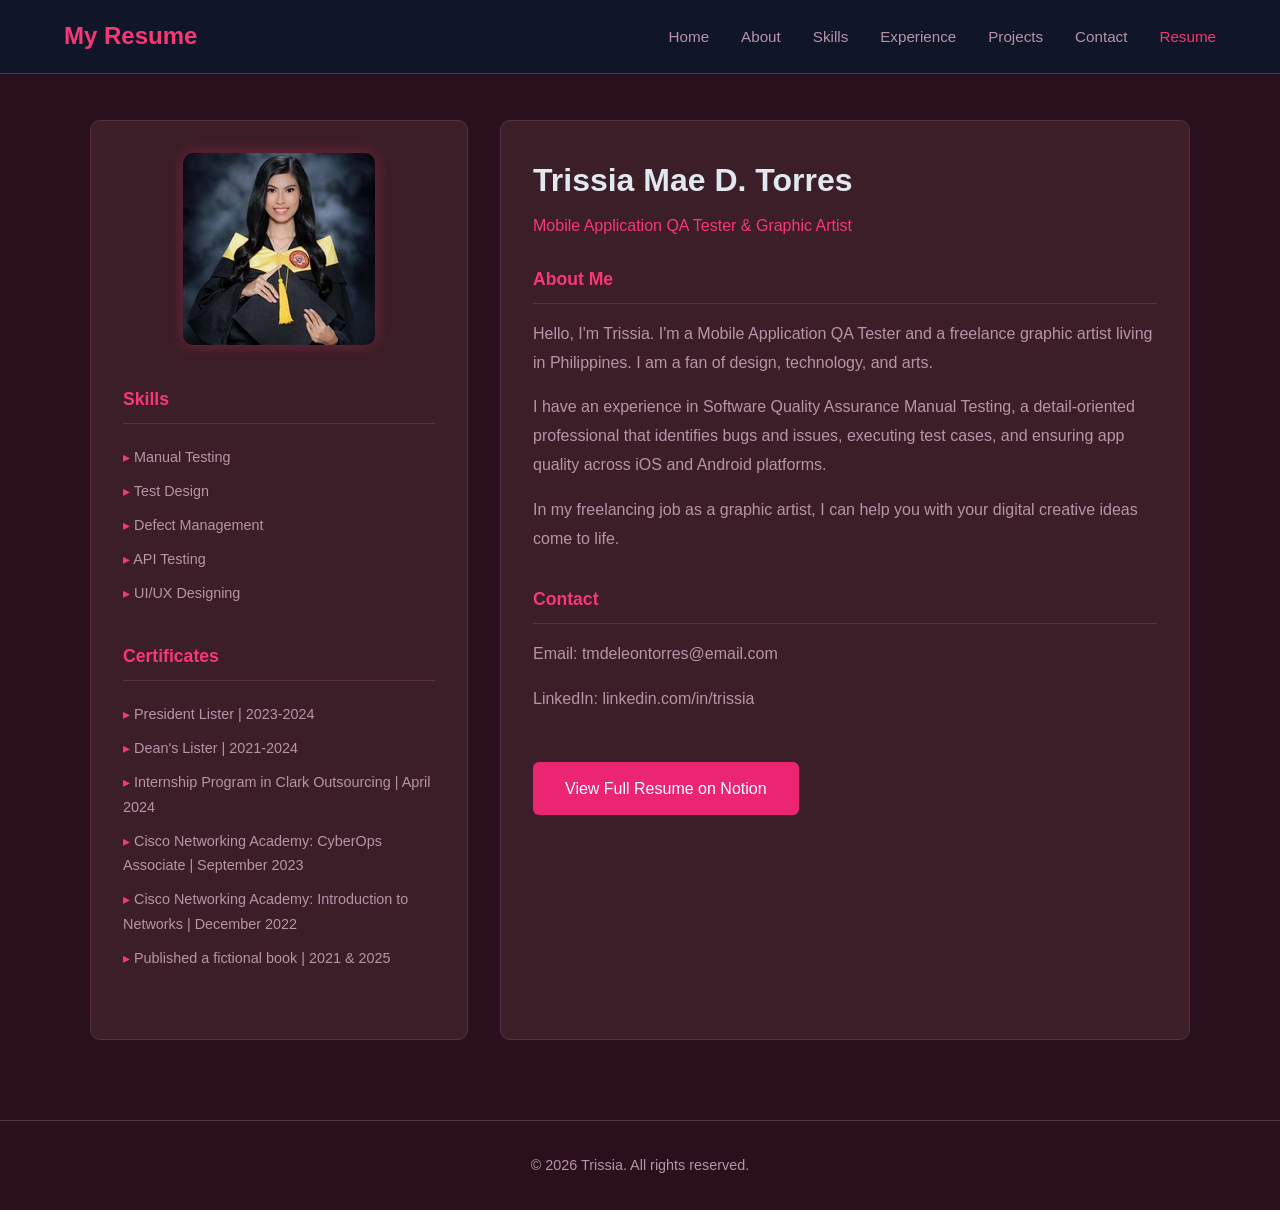
==== resume.html @ 36acde8c "resume updated" ====
<!DOCTYPE html>
<html lang="en">
<head>
    <meta charset="UTF-8">
    <meta name="viewport" content="width=device-width, initial-scale=1.0">
    <title>Resume - Trissia</title>
    <link rel="stylesheet" href="style.css">
</head>
<body>

    <!-- Navbar -->
    <nav class="navbar">
        <div class="logo">My Resume</div>
        <ul class="nav-links">
            <li><a href="index.html#home">Home</a></li>
            <li><a href="index.html#about">About</a></li>
            <li><a href="index.html#skills">Skills</a></li>
            <li><a href="index.html#experience">Experience</a></li>
            <li><a href="index.html#projects">Projects</a></li>
            <li><a href="index.html#contact">Contact</a></li>
            <li><a href="resume.html" class="active">Resume</a></li>
        </ul>
    </nav>

    <!-- Resume Section -->
    <section class="resume-page">
        <div class="resume-container">
            <!-- Left Column -->
            <div class="resume-left">
                <div class="resume-photo">
                    <img src="photo.jpeg" alt="Trissia">
                </div>
                
                <div class="resume-section">
                    <h3>Skills</h3>
                    <ul class="resume-list">
                        <li>Manual Testing</li>
                        <li>Test Design</li>
                        <li>Defect Management</li>
                        <li>API Testing</li>
                        <li>UI/UX Designing</li>
                    </ul>
                </div>

                <div class="resume-section">
                    <h3>Certificates</h3>
                    <ul class="resume-list">
                        <li>President Lister | 2023-2024</li>
                        <li>Dean's Lister | 2021-2024</li>
                        <li>Internship Program in Clark Outsourcing | April 2024</li>
                        <li>Cisco Networking Academy: CyberOps Associate | September 2023</li>
                        <li>Cisco Networking Academy: Introduction to Networks | December 2022</li>
                        <li>Published a fictional book | 2021 & 2025</li>
                    </ul>
                </div>
            </div>

            <!-- Right Column -->
            <div class="resume-right">
                <h2>Trissia Mae D. Torres</h2>
                <p class="resume-title">Mobile Application QA Tester & Graphic Artist</p>
                
                <div class="resume-section">
                    <h3>About Me</h3>
                    <p>Hello, I'm Trissia. I'm a Mobile Application QA Tester and a freelance graphic artist living in Philippines. I am a fan of design, technology, and arts.</p>
                    <p>I have an experience in Software Quality Assurance Manual Testing, a detail-oriented professional that identifies bugs and issues, executing test cases, and ensuring app quality across iOS and Android platforms.</p>
                    <p>In my freelancing job as a graphic artist, I can help you with your digital creative ideas come to life.</p>
                </div>

                <div class="resume-section">
                    <h3>Contact</h3>
                    <p>Email: tmdeleontorres@email.com</p>
                    <p>LinkedIn: linkedin.com/in/trissia</p>
                </div>

                <a href="https://www.notion.so/My-Portfolio-29a361c3fe98810abd79c4e6f32ed09d?source=copy_link" target="_blank" class="btn">View Full Resume on Notion</a>
            </div>
        </div>
    </section>

    <!-- Footer -->
    <footer>
        <p>&copy; 2026 Trissia. All rights reserved.</p>
    </footer>

</body>
</html>
---- style.css ----
* {
    margin: 0;
    padding: 0;
    box-sizing: border-box;
    font-family: 'Segoe UI', Tahoma, Geneva, Verdana, sans-serif;
}

:root {
    --primary: #eb2571;
    --primary-dark: #d81d6b;
    --bg-dark: #2a0f1c;
    --bg-card: #3b1e27;
    --text-light: #e2e8f0;
    --text-muted: #b894a9;
    --accent: #f83875;
    --border: #553343;
}

html {
    scroll-behavior: smooth;
}

body {
    background-color: var(--bg-dark);
    color: var(--text-light);
    line-height: 1.7;
}

/* Navbar */
.navbar {
    display: flex;
    justify-content: space-between;
    align-items: center;
    padding: 1rem 5%;
    position: fixed;
    top: 0;
    width: 100%;
    background-color: rgba(15, 23, 42, 0.95);
    backdrop-filter: blur(10px);
    z-index: 1000;
    border-bottom: 1px solid var(--border);
}

.logo {
    font-size: 1.5rem;
    font-weight: 700;
    color: var(--accent);
}

.nav-links {
    display: flex;
    list-style: none;
    gap: 2rem;
}

.nav-links a {
    text-decoration: none;
    color: var(--text-muted);
    transition: color 0.3s;
    font-size: 0.95rem;
}

.nav-links a:hover {
    color: var(--accent);
}

/* Hero Section */
.hero {
    min-height: 100vh;
    display: flex;
    align-items: center;
    justify-content: center;
    text-align: center;
    padding: 0 5%;
}

.hero-content .greeting {
    font-size: 1.2rem;
    color: var(--accent);
    margin-bottom: 0.5rem;
}

.hero-content h1 {
    font-size: 3.5rem;
    font-weight: 700;
    margin-bottom: 0.5rem;
}

.hero-content h2 {
    font-size: 1.5rem;
    color: var(--text-muted);
    font-weight: 400;
    margin-bottom: 1rem;
}

.hero-content .tagline {
    font-size: 1.05rem;
    color: var(--text-muted);
    max-width: 600px;
    margin: 0 auto 2rem;
}

.btn {
    display: inline-block;
    padding: 0.8rem 2rem;
    background-color: var(--primary);
    color: #fff;
    border: none;
    border-radius: 6px;
    text-decoration: none;
    font-size: 1rem;
    cursor: pointer;
    transition: background-color 0.3s;
}

.btn:hover {
    background-color: var(--primary-dark);
}

/* Section Styles */
section {
    padding: 5rem 5%;
}

.section-title {
    font-size: 2rem;
    text-align: center;
    margin-bottom: 3rem;
    position: relative;
}

.section-title::after {
    content: '';
    display: block;
    width: 60px;
    height: 3px;
    background-color: var(--accent);
    margin: 0.5rem auto 0;
}

/* About Section */
.about-content {
    display: flex;
    gap: 3rem;
    max-width: 1000px;
    margin: 0 auto;
    flex-wrap: wrap;
}

.about-text {
    flex: 2;
    min-width: 300px;
}

.about-text p {
    margin-bottom: 1rem;
    color: var(--text-muted);
}

.about-details {
    flex: 1;
    min-width: 250px;
}

.about-details ul {
    list-style: none;
}

.about-details li {
    padding: 0.5rem 0;
    border-bottom: 1px solid var(--border);
    color: var(--text-muted);
}

.resume-btn {
    margin-top: 1rem;
    display: inline-block;
    padding: 0.7rem 2.5rem;
    background: transparent;
    color: var(--accent);
    border: 1.5px solid var(--accent);
    border-radius: 50px;
    font-size: 0.9rem;
    font-weight: 500;
    letter-spacing: 1px;
    text-transform: uppercase;
    transition: all 0.3s ease;
    text-decoration: none;
}

.resume-btn:hover {
    background-color: var(--accent);
    color: var(--bg-dark);
    box-shadow: 0 0 15px rgba(56, 189, 248, 0.3);
}

/* Skills Section */
.skills-grid {
    display: grid;
    grid-template-columns: repeat(auto-fit, minmax(240px, 1fr));
    gap: 1.5rem;
    max-width: 1100px;
    margin: 0 auto;
}

.skill-card {
    background-color: var(--bg-card);
    border: 1px solid var(--border);
    border-radius: 10px;
    padding: 1.5rem;
    transition: transform 0.3s, border-color 0.3s;
}

.skill-card:hover {
    transform: translateY(-5px);
    border-color: var(--accent);
}

.skill-card h3 {
    color: var(--accent);
    margin-bottom: 1rem;
    font-size: 1.1rem;
}

.skill-card ul {
    list-style: none;
}

.skill-card li {
    padding: 0.3rem 0;
    color: var(--text-muted);
    font-size: 0.9rem;
}

.skill-card li::before {
    content: '▹ ';
    color: var(--accent);
}

/* Experience Section */
.timeline {
    max-width: 800px;
    margin: 0 auto;
}

.timeline-item {
    background-color: var(--bg-card);
    border: 1px solid var(--border);
    border-radius: 10px;
    padding: 1.5rem;
    margin-bottom: 1.5rem;
    border-left: 3px solid var(--accent);
}

.timeline-item h3 {
    font-size: 1.2rem;
    margin-bottom: 0.2rem;
}

.timeline-item .company {
    color: var(--accent);
    font-size: 0.95rem;
}

.timeline-item .date {
    display: block;
    color: var(--text-muted);
    font-size: 0.85rem;
    margin-bottom: 1rem;
}

.timeline-item ul {
    list-style: none;
    margin-top: 0.5rem;
}

.timeline-item li {
    padding: 0.3rem 0;
    color: var(--text-muted);
    font-size: 0.9rem;
}

.timeline-item li::before {
    content: '▹ ';
    color: var(--accent);
}

/* Projects Section */
.projects-grid {
    display: grid;
    grid-template-columns: repeat(auto-fit, minmax(300px, 1fr));
    gap: 1.5rem;
    max-width: 1100px;
    margin: 0 auto;
}

.project-card {
    background-color: var(--bg-card);
    border: 1px solid var(--border);
    border-radius: 10px;
    padding: 1.5rem;
    transition: transform 0.3s, border-color 0.3s;
    text-decoration: none;
    color: inherit;
    display: block;
}

.project-card:hover {
    transform: translateY(-5px);
    border-color: var(--accent);
    color: inherit;
}

.project-card h3 {
    margin-bottom: 0.3rem;
}

.project-card .project-role {
    color: var(--accent);
    font-size: 0.9rem;
    margin-bottom: 0.8rem;
}

.project-card p:last-of-type {
    color: var(--text-muted);
    font-size: 0.9rem;
    margin-bottom: 1rem;
}

.project-tools {
    display: flex;
    flex-wrap: wrap;
    gap: 0.5rem;
}

.project-tools span {
    background-color: var(--bg-dark);
    border: 1px solid var(--border);
    padding: 0.3rem 0.7rem;
    border-radius: 20px;
    font-size: 0.8rem;
    color: var(--text-muted);
}

/* Contact Section */
.contact-content {
    display: flex;
    gap: 3rem;
    max-width: 1000px;
    margin: 0 auto;
    flex-wrap: wrap;
}

.contact-form {
    flex: 2;
    min-width: 300px;
    display: flex;
    flex-direction: column;
    gap: 1rem;
}

.contact-form input,
.contact-form textarea {
    padding: 0.8rem 1rem;
    background-color: var(--bg-card);
    border: 1px solid var(--border);
    border-radius: 6px;
    color: var(--text-light);
    font-size: 1rem;
    outline: none;
    transition: border-color 0.3s;
}

.contact-form input:focus,
.contact-form textarea:focus {
    border-color: var(--accent);
}

.contact-form textarea {
    resize: vertical;
}

.contact-info {
    flex: 1;
    min-width: 200px;
    display: flex;
    flex-direction: column;
    gap: 1.5rem;
}

.info-item h4 {
    color: var(--accent);
    margin-bottom: 0.2rem;
    font-size: 0.95rem;
}

.info-item p {
    color: var(--text-muted);
    font-size: 0.9rem;
}

/* Footer */
footer {
    text-align: center;
    padding: 2rem 5%;
    border-top: 1px solid var(--border);
    color: var(--text-muted);
    font-size: 0.9rem;
}

/* Resume Page */
.resume-page {
    padding-top: 120px;
    min-height: 100vh;
}

.resume-container {
    display: flex;
    gap: 2rem;
    max-width: 1100px;
    margin: 0 auto;
}

.resume-left {
    flex: 1;
    min-width: 280px;
    background-color: var(--bg-card);
    border: 1px solid var(--border);
    border-radius: 10px;
    padding: 2rem;
    text-align: center;
}

.resume-right {
    flex: 2;
    min-width: 300px;
    background-color: var(--bg-card);
    border: 1px solid var(--border);
    border-radius: 10px;
    padding: 2rem;
}

.resume-photo {
    margin-bottom: 2rem;
}

.resume-photo img {
    width: 192px;
    height: 192px;
    object-fit: cover;
    border-radius: 10px;
    box-shadow: 0 0 15px rgba(248, 56, 117, 0.3);
}

.resume-section {
    margin-bottom: 2rem;
    text-align: left;
}

.resume-section h3 {
    color: var(--accent);
    font-size: 1.1rem;
    margin-bottom: 1rem;
    padding-bottom: 0.5rem;
    border-bottom: 1px solid var(--border);
}

.resume-list {
    list-style: none;
}

.resume-list li {
    color: var(--text-muted);
    padding: 0.3rem 0;
    font-size: 0.9rem;
}

.resume-list li::before {
    content: '▸ ';
    color: var(--accent);
}

.resume-right h2 {
    font-size: 2rem;
    margin-bottom: 0.3rem;
}

.resume-right .resume-title {
    color: var(--accent);
    margin-bottom: 1.5rem;
}

.resume-right p {
    color: var(--text-muted);
    line-height: 1.8;
    margin-bottom: 1rem;
}

.resume-right .btn {
    margin-top: 1rem;
}

/* Active nav link */
.nav-links .active {
    color: var(--accent);
}

/* Responsive */
@media (max-width: 768px) {
    .navbar {
        flex-direction: column;
        gap: 1rem;
    }

    .hero-content h1 {
        font-size: 2.5rem;
    }

    .hero-content h2 {
        font-size: 1.2rem;
    }

    .nav-links {
        gap: 1rem;
        flex-wrap: wrap;
        justify-content: center;
    }

    section {
        padding: 3rem 5%;
    }

    .resume-container {
        flex-direction: column;
    }
}
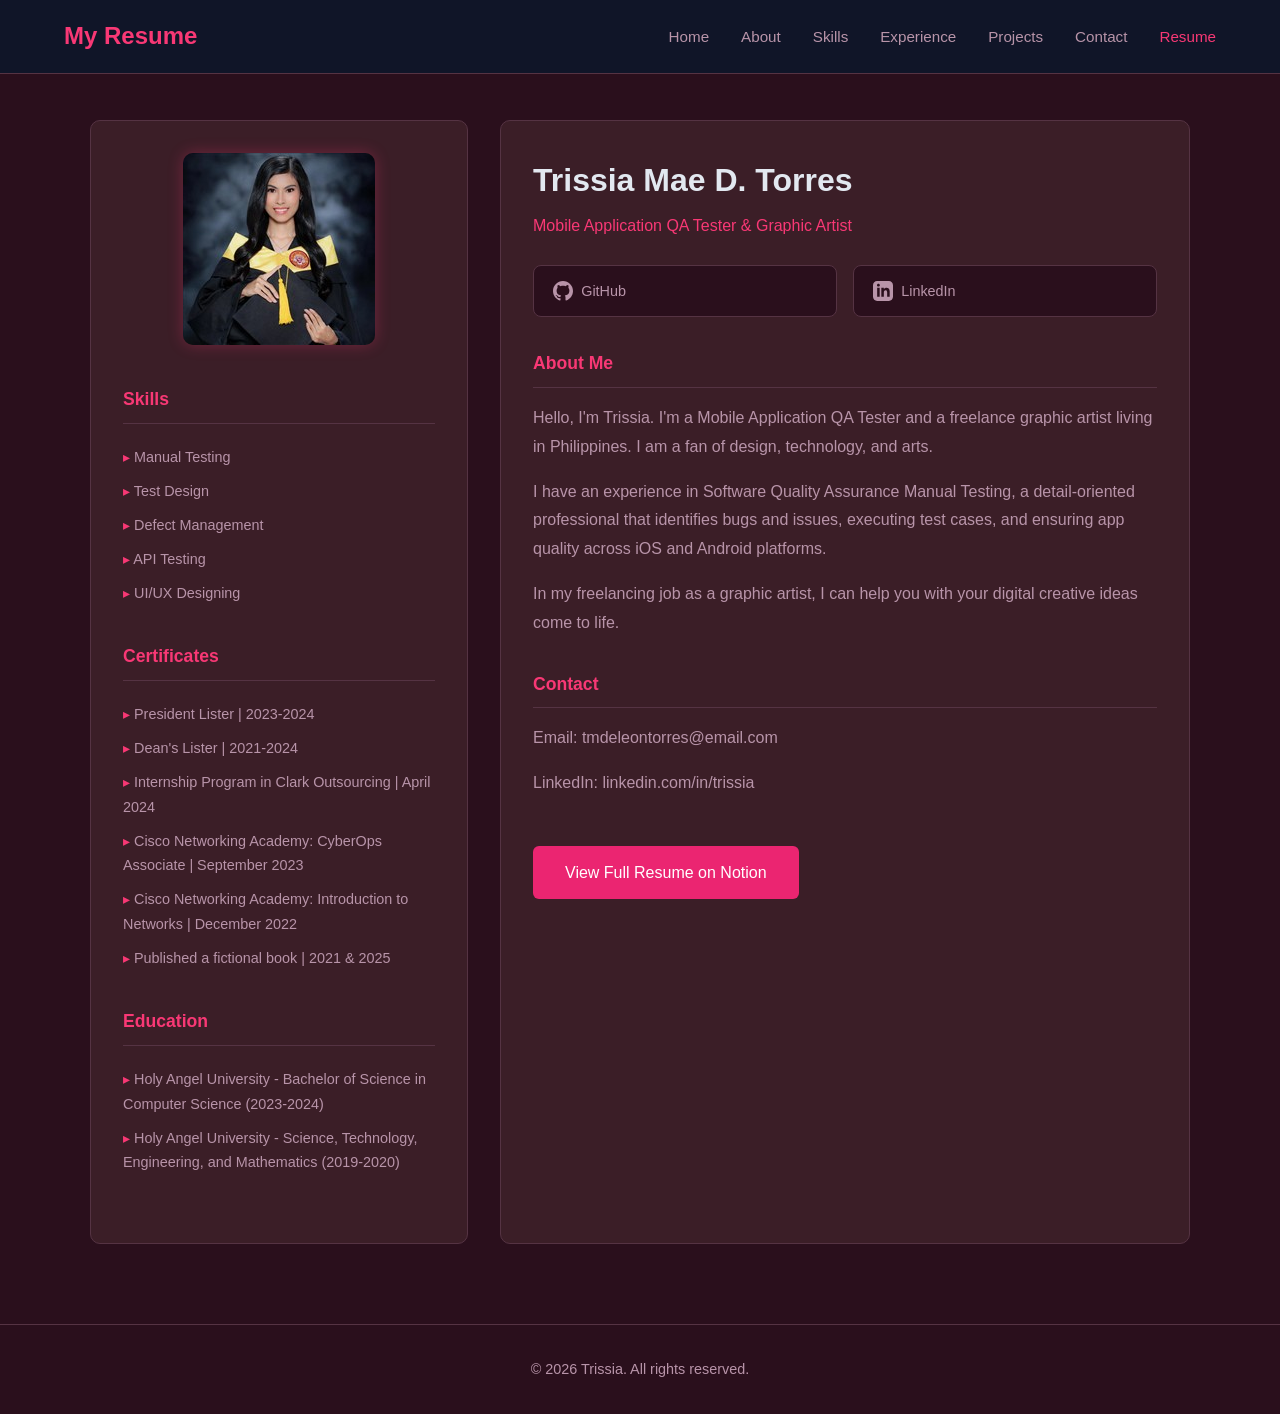
==== commit 550c0b73: "updated resume page" ====
--- a/resume.html
+++ b/resume.html
@@ -53,12 +53,35 @@
                         <li>Published a fictional book | 2021 & 2025</li>
                     </ul>
                 </div>
+
+                <div class="resume-section">
+                    <h3>Education</h3>
+                    <ul class="resume-list">
+                        <li>Holy Angel University - Bachelor of Science in Computer Science (2023-2024)</li>
+                        <li>Holy Angel University - Science, Technology, Engineering, and Mathematics (2019-2020)</li>
+                    </ul>
+                </div>
             </div>
 
             <!-- Right Column -->
             <div class="resume-right">
                 <h2>Trissia Mae D. Torres</h2>
                 <p class="resume-title">Mobile Application QA Tester & Graphic Artist</p>
+                
+                <div class="social-links">
+                    <a href="https://github.com/tmdeleontorres" target="_blank" class="social-link">
+                        <svg xmlns="http://www.w3.org/2000/svg" width="24" height="24" viewBox="0 0 24 24" fill="currentColor">
+                            <path d="M12 0c-6.626 0-12 5.373-12 12 0 5.302 3.438 9.8 8.207 11.387.599.111.793-.261.793-.577v-2.234c-3.338.726-4.033-1.416-4.033-1.416-.546-1.387-1.333-1.756-1.333-1.756-1.089-.745.083-.729.083-.729 1.205.084 1.839 1.237 1.839 1.237 1.07 1.834 2.807 1.304 3.492.997.107-.775.418-1.305.762-1.604-2.665-.305-5.467-1.334-5.467-5.931 0-1.311.469-2.381 1.236-3.221-.124-.303-.535-1.524.117-3.176 0 0 1.008-.322 3.301 1.23.957-.266 1.983-.399 3.003-.404 1.02.005 2.047.138 3.006.404 2.291-1.552 3.297-1.23 3.297-1.23.653 1.653.242 2.874.118 3.176.77.84 1.235 1.911 1.235 3.221 0 4.609-2.807 5.624-5.479 5.921.43.372.823 1.102.823 2.222v3.293c0 .319.192.694.801.576 4.765-1.589 8.199-6.086 8.199-11.386 0-6.627-5.373-12-12-12z"/>
+                        </svg>
+                        <span>GitHub</span>
+                    </a>
+                    <a href="https://www.linkedin.com/in/trissia-mae-torres-442885276" target="_blank" class="social-link">
+                        <svg xmlns="http://www.w3.org/2000/svg" width="24" height="24" viewBox="0 0 24 24" fill="currentColor">
+                            <path d="M19 0h-14c-2.761 0-5 2.239-5 5v14c0 2.761 2.239 5 5 5h14c2.762 0 5-2.239 5-5v-14c0-2.761-2.238-5-5-5zm-11 19h-3v-11h3v11zm-1.5-12.268c-.966 0-1.75-.79-1.75-1.764s.784-1.764 1.75-1.764 1.75.79 1.75 1.764-.783 1.764-1.75 1.764zm13.5 12.268h-3v-5.604c0-3.368-4-3.113-4 0v5.604h-3v-11h3v1.765c1.396-2.586 7-2.777 7 2.476v6.759z"/>
+                        </svg>
+                        <span>LinkedIn</span>
+                    </a>
+                </div>
                 
                 <div class="resume-section">
                     <h3>About Me</h3>
--- a/style.css
+++ b/style.css
@@ -500,6 +500,41 @@
     margin-top: 1rem;
 }
 
+.social-links {
+    display: flex;
+    gap: 1rem;
+    margin-bottom: 2rem;
+}
+
+.social-link {
+    display: flex;
+    align-items: center;
+    gap: 0.5rem;
+    padding: 0.8rem 1.2rem;
+    background-color: var(--bg-dark);
+    border: 1px solid var(--border);
+    border-radius: 8px;
+    color: var(--text-muted);
+    text-decoration: none;
+    transition: all 0.3s ease;
+    flex: 1;
+}
+
+.social-link:hover {
+    border-color: var(--accent);
+    color: var(--accent);
+    transform: translateY(-2px);
+}
+
+.social-link svg {
+    width: 20px;
+    height: 20px;
+}
+
+.social-link span {
+    font-size: 0.9rem;
+}
+
 /* Active nav link */
 .nav-links .active {
     color: var(--accent);
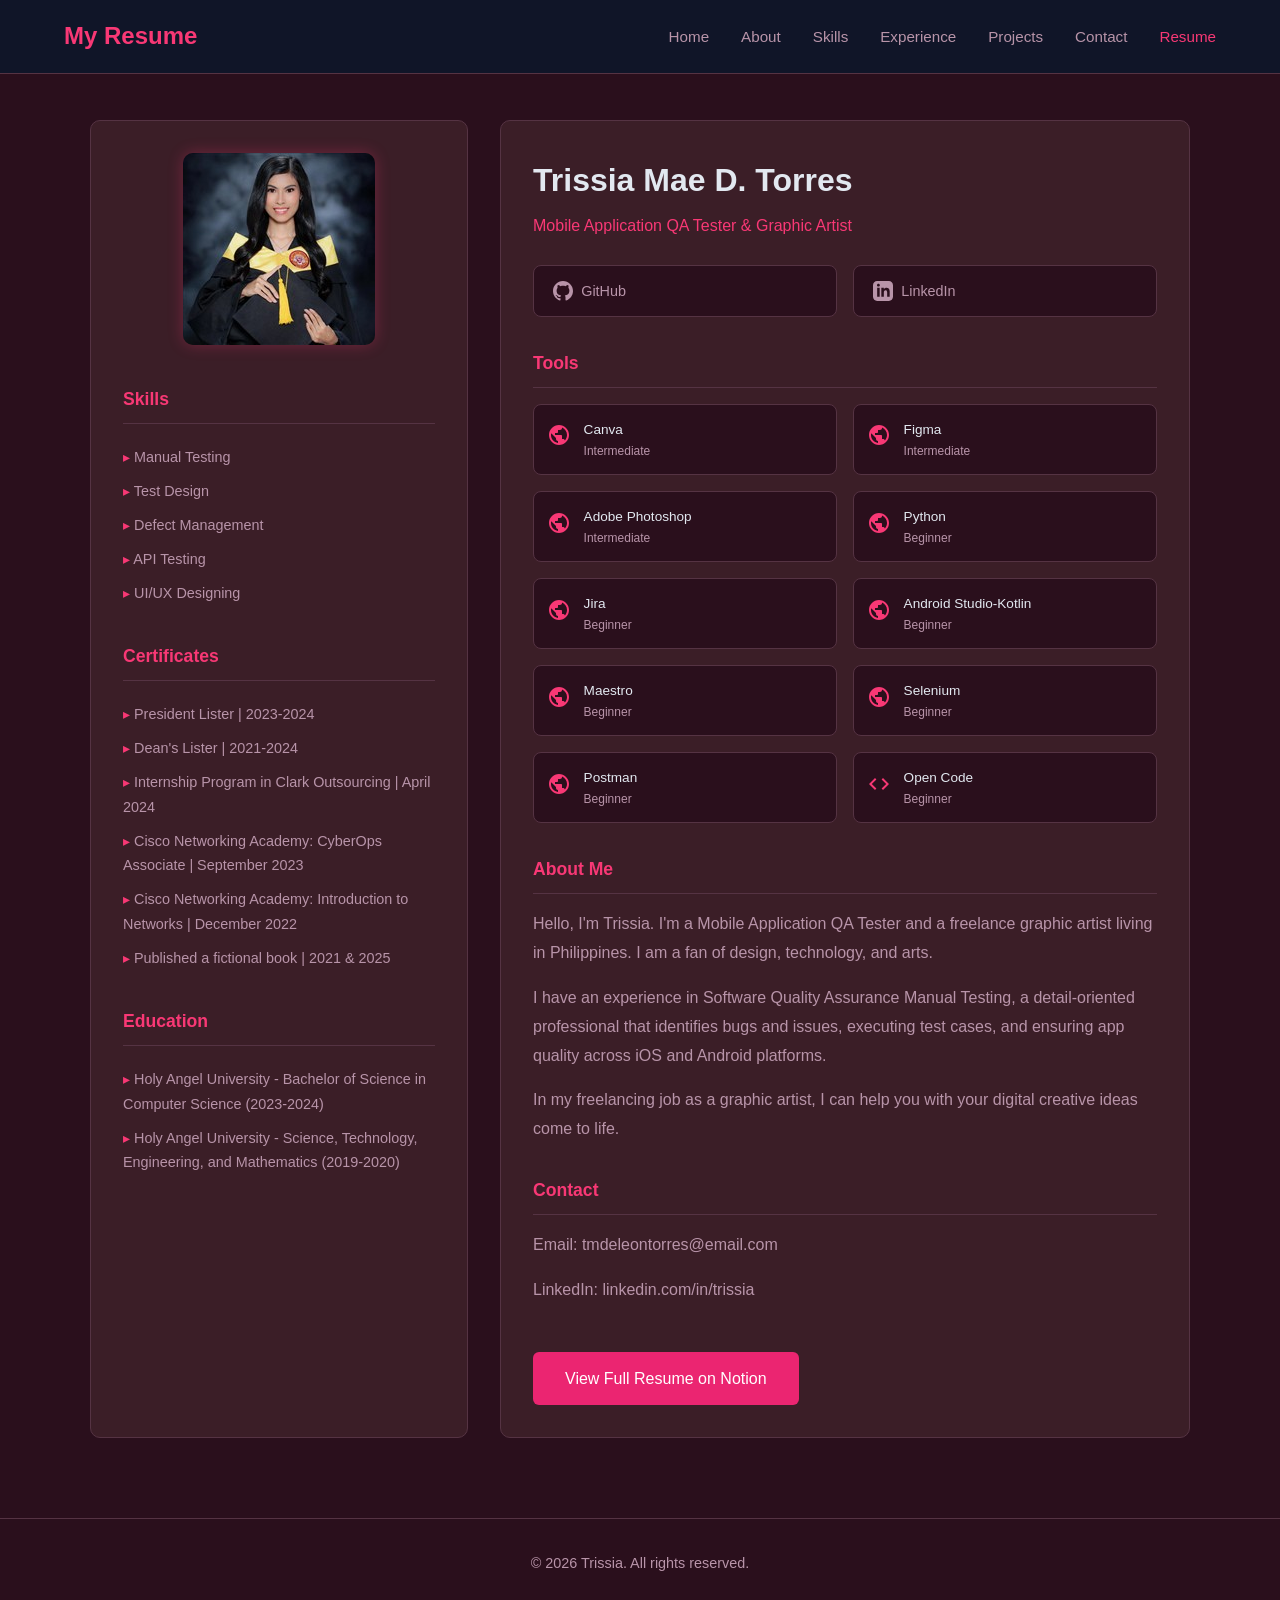
==== commit 2875aa49: "resume page update" ====
--- a/resume.html
+++ b/resume.html
@@ -82,6 +82,102 @@
                         <span>LinkedIn</span>
                     </a>
                 </div>
+
+                <div class="resume-section">
+                    <h3>Tools</h3>
+                    <div class="tools-grid">
+                        <div class="tool-card">
+                            <div class="tool-logo">
+                                <svg xmlns="http://www.w3.org/2000/svg" width="24" height="24" viewBox="0 0 24 24" fill="currentColor"><path d="M12 2C6.48 2 2 6.48 2 12s4.48 10 10 10 10-4.48 10-10S17.52 2 12 2zm-1 17.93c-3.95-.49-7-3.85-7-7.93 0-.62.08-1.21.21-1.79L9 15v1c0 1.1.9 2 2 2v1.93zm6.9-2.54c-.26-.81-1-1.39-1.9-1.39h-1v-3c0-.55-.45-1-1-1H8v-2h2c.55 0 1-.45 1-1V7h2c1.1 0 2-.9 2-2v-.41c2.93 1.19 5 4.06 5 7.41 0 2.08-.8 3.97-2.1 5.39z"/></svg>
+                            </div>
+                            <div class="tool-info">
+                                <span class="tool-name">Canva</span>
+                                <span class="tool-level">Intermediate</span>
+                            </div>
+                        </div>
+                        <div class="tool-card">
+                            <div class="tool-logo">
+                                <svg xmlns="http://www.w3.org/2000/svg" width="24" height="24" viewBox="0 0 24 24" fill="currentColor"><path d="M12 2C6.48 2 2 6.48 2 12s4.48 10 10 10 10-4.48 10-10S17.52 2 12 2zm-1 17.93c-3.95-.49-7-3.85-7-7.93 0-.62.08-1.21.21-1.79L9 15v1c0 1.1.9 2 2 2v1.93zm6.9-2.54c-.26-.81-1-1.39-1.9-1.39h-1v-3c0-.55-.45-1-1-1H8v-2h2c.55 0 1-.45 1-1V7h2c1.1 0 2-.9 2-2v-.41c2.93 1.19 5 4.06 5 7.41 0 2.08-.8 3.97-2.1 5.39z"/></svg>
+                            </div>
+                            <div class="tool-info">
+                                <span class="tool-name">Figma</span>
+                                <span class="tool-level">Intermediate</span>
+                            </div>
+                        </div>
+                        <div class="tool-card">
+                            <div class="tool-logo">
+                                <svg xmlns="http://www.w3.org/2000/svg" width="24" height="24" viewBox="0 0 24 24" fill="currentColor"><path d="M12 2C6.48 2 2 6.48 2 12s4.48 10 10 10 10-4.48 10-10S17.52 2 12 2zm-1 17.93c-3.95-.49-7-3.85-7-7.93 0-.62.08-1.21.21-1.79L9 15v1c0 1.1.9 2 2 2v1.93zm6.9-2.54c-.26-.81-1-1.39-1.9-1.39h-1v-3c0-.55-.45-1-1-1H8v-2h2c.55 0 1-.45 1-1V7h2c1.1 0 2-.9 2-2v-.41c2.93 1.19 5 4.06 5 7.41 0 2.08-.8 3.97-2.1 5.39z"/></svg>
+                            </div>
+                            <div class="tool-info">
+                                <span class="tool-name">Adobe Photoshop</span>
+                                <span class="tool-level">Intermediate</span>
+                            </div>
+                        </div>
+                        <div class="tool-card">
+                            <div class="tool-logo">
+                                <svg xmlns="http://www.w3.org/2000/svg" width="24" height="24" viewBox="0 0 24 24" fill="currentColor"><path d="M12 2C6.48 2 2 6.48 2 12s4.48 10 10 10 10-4.48 10-10S17.52 2 12 2zm-1 17.93c-3.95-.49-7-3.85-7-7.93 0-.62.08-1.21.21-1.79L9 15v1c0 1.1.9 2 2 2v1.93zm6.9-2.54c-.26-.81-1-1.39-1.9-1.39h-1v-3c0-.55-.45-1-1-1H8v-2h2c.55 0 1-.45 1-1V7h2c1.1 0 2-.9 2-2v-.41c2.93 1.19 5 4.06 5 7.41 0 2.08-.8 3.97-2.1 5.39z"/></svg>
+                            </div>
+                            <div class="tool-info">
+                                <span class="tool-name">Python</span>
+                                <span class="tool-level">Beginner</span>
+                            </div>
+                        </div>
+                        <div class="tool-card">
+                            <div class="tool-logo">
+                                <svg xmlns="http://www.w3.org/2000/svg" width="24" height="24" viewBox="0 0 24 24" fill="currentColor"><path d="M12 2C6.48 2 2 6.48 2 12s4.48 10 10 10 10-4.48 10-10S17.52 2 12 2zm-1 17.93c-3.95-.49-7-3.85-7-7.93 0-.62.08-1.21.21-1.79L9 15v1c0 1.1.9 2 2 2v1.93zm6.9-2.54c-.26-.81-1-1.39-1.9-1.39h-1v-3c0-.55-.45-1-1-1H8v-2h2c.55 0 1-.45 1-1V7h2c1.1 0 2-.9 2-2v-.41c2.93 1.19 5 4.06 5 7.41 0 2.08-.8 3.97-2.1 5.39z"/></svg>
+                            </div>
+                            <div class="tool-info">
+                                <span class="tool-name">Jira</span>
+                                <span class="tool-level">Beginner</span>
+                            </div>
+                        </div>
+                        <div class="tool-card">
+                            <div class="tool-logo">
+                                <svg xmlns="http://www.w3.org/2000/svg" width="24" height="24" viewBox="0 0 24 24" fill="currentColor"><path d="M12 2C6.48 2 2 6.48 2 12s4.48 10 10 10 10-4.48 10-10S17.52 2 12 2zm-1 17.93c-3.95-.49-7-3.85-7-7.93 0-.62.08-1.21.21-1.79L9 15v1c0 1.1.9 2 2 2v1.93zm6.9-2.54c-.26-.81-1-1.39-1.9-1.39h-1v-3c0-.55-.45-1-1-1H8v-2h2c.55 0 1-.45 1-1V7h2c1.1 0 2-.9 2-2v-.41c2.93 1.19 5 4.06 5 7.41 0 2.08-.8 3.97-2.1 5.39z"/></svg>
+                            </div>
+                            <div class="tool-info">
+                                <span class="tool-name">Android Studio-Kotlin</span>
+                                <span class="tool-level">Beginner</span>
+                            </div>
+                        </div>
+                        <div class="tool-card">
+                            <div class="tool-logo">
+                                <svg xmlns="http://www.w3.org/2000/svg" width="24" height="24" viewBox="0 0 24 24" fill="currentColor"><path d="M12 2C6.48 2 2 6.48 2 12s4.48 10 10 10 10-4.48 10-10S17.52 2 12 2zm-1 17.93c-3.95-.49-7-3.85-7-7.93 0-.62.08-1.21.21-1.79L9 15v1c0 1.1.9 2 2 2v1.93zm6.9-2.54c-.26-.81-1-1.39-1.9-1.39h-1v-3c0-.55-.45-1-1-1H8v-2h2c.55 0 1-.45 1-1V7h2c1.1 0 2-.9 2-2v-.41c2.93 1.19 5 4.06 5 7.41 0 2.08-.8 3.97-2.1 5.39z"/></svg>
+                            </div>
+                            <div class="tool-info">
+                                <span class="tool-name">Maestro</span>
+                                <span class="tool-level">Beginner</span>
+                            </div>
+                        </div>
+                        <div class="tool-card">
+                            <div class="tool-logo">
+                                <svg xmlns="http://www.w3.org/2000/svg" width="24" height="24" viewBox="0 0 24 24" fill="currentColor"><path d="M12 2C6.48 2 2 6.48 2 12s4.48 10 10 10 10-4.48 10-10S17.52 2 12 2zm-1 17.93c-3.95-.49-7-3.85-7-7.93 0-.62.08-1.21.21-1.79L9 15v1c0 1.1.9 2 2 2v1.93zm6.9-2.54c-.26-.81-1-1.39-1.9-1.39h-1v-3c0-.55-.45-1-1-1H8v-2h2c.55 0 1-.45 1-1V7h2c1.1 0 2-.9 2-2v-.41c2.93 1.19 5 4.06 5 7.41 0 2.08-.8 3.97-2.1 5.39z"/></svg>
+                            </div>
+                            <div class="tool-info">
+                                <span class="tool-name">Selenium</span>
+                                <span class="tool-level">Beginner</span>
+                            </div>
+                        </div>
+                        <div class="tool-card">
+                            <div class="tool-logo">
+                                <svg xmlns="http://www.w3.org/2000/svg" width="24" height="24" viewBox="0 0 24 24" fill="currentColor"><path d="M12 2C6.48 2 2 6.48 2 12s4.48 10 10 10 10-4.48 10-10S17.52 2 12 2zm-1 17.93c-3.95-.49-7-3.85-7-7.93 0-.62.08-1.21.21-1.79L9 15v1c0 1.1.9 2 2 2v1.93zm6.9-2.54c-.26-.81-1-1.39-1.9-1.39h-1v-3c0-.55-.45-1-1-1H8v-2h2c.55 0 1-.45 1-1V7h2c1.1 0 2-.9 2-2v-.41c2.93 1.19 5 4.06 5 7.41 0 2.08-.8 3.97-2.1 5.39z"/></svg>
+                            </div>
+                            <div class="tool-info">
+                                <span class="tool-name">Postman</span>
+                                <span class="tool-level">Beginner</span>
+                            </div>
+                        </div>
+                        <div class="tool-card">
+                            <div class="tool-logo">
+                                <svg xmlns="http://www.w3.org/2000/svg" width="24" height="24" viewBox="0 0 24 24" fill="currentColor"><path d="M9.4 16.6L4.8 12l4.6-4.6L8 6l-6 6 6 6 1.4-1.4zm5.2 0l4.6-4.6-4.6-4.6L16 6l6 6-6 6-1.4-1.4z"/></svg>
+                            </div>
+                            <div class="tool-info">
+                                <span class="tool-name">Open Code</span>
+                                <span class="tool-level">Beginner</span>
+                            </div>
+                        </div>
+                    </div>
+                </div>
                 
                 <div class="resume-section">
                     <h3>About Me</h3>
--- a/style.css
+++ b/style.css
@@ -535,6 +535,54 @@
     font-size: 0.9rem;
 }
 
+.tools-grid {
+    display: grid;
+    grid-template-columns: repeat(2, 1fr);
+    gap: 1rem;
+}
+
+.tool-card {
+    display: flex;
+    align-items: center;
+    gap: 0.8rem;
+    padding: 0.8rem;
+    background-color: var(--bg-dark);
+    border: 1px solid var(--border);
+    border-radius: 8px;
+    transition: all 0.3s ease;
+}
+
+.tool-card:hover {
+    border-color: var(--accent);
+    transform: translateY(-2px);
+}
+
+.tool-logo {
+    color: var(--accent);
+    flex-shrink: 0;
+}
+
+.tool-logo svg {
+    width: 24px;
+    height: 24px;
+}
+
+.tool-info {
+    display: flex;
+    flex-direction: column;
+}
+
+.tool-name {
+    font-size: 0.85rem;
+    font-weight: 500;
+    color: var(--text-light);
+}
+
+.tool-level {
+    font-size: 0.75rem;
+    color: var(--text-muted);
+}
+
 /* Active nav link */
 .nav-links .active {
     color: var(--accent);
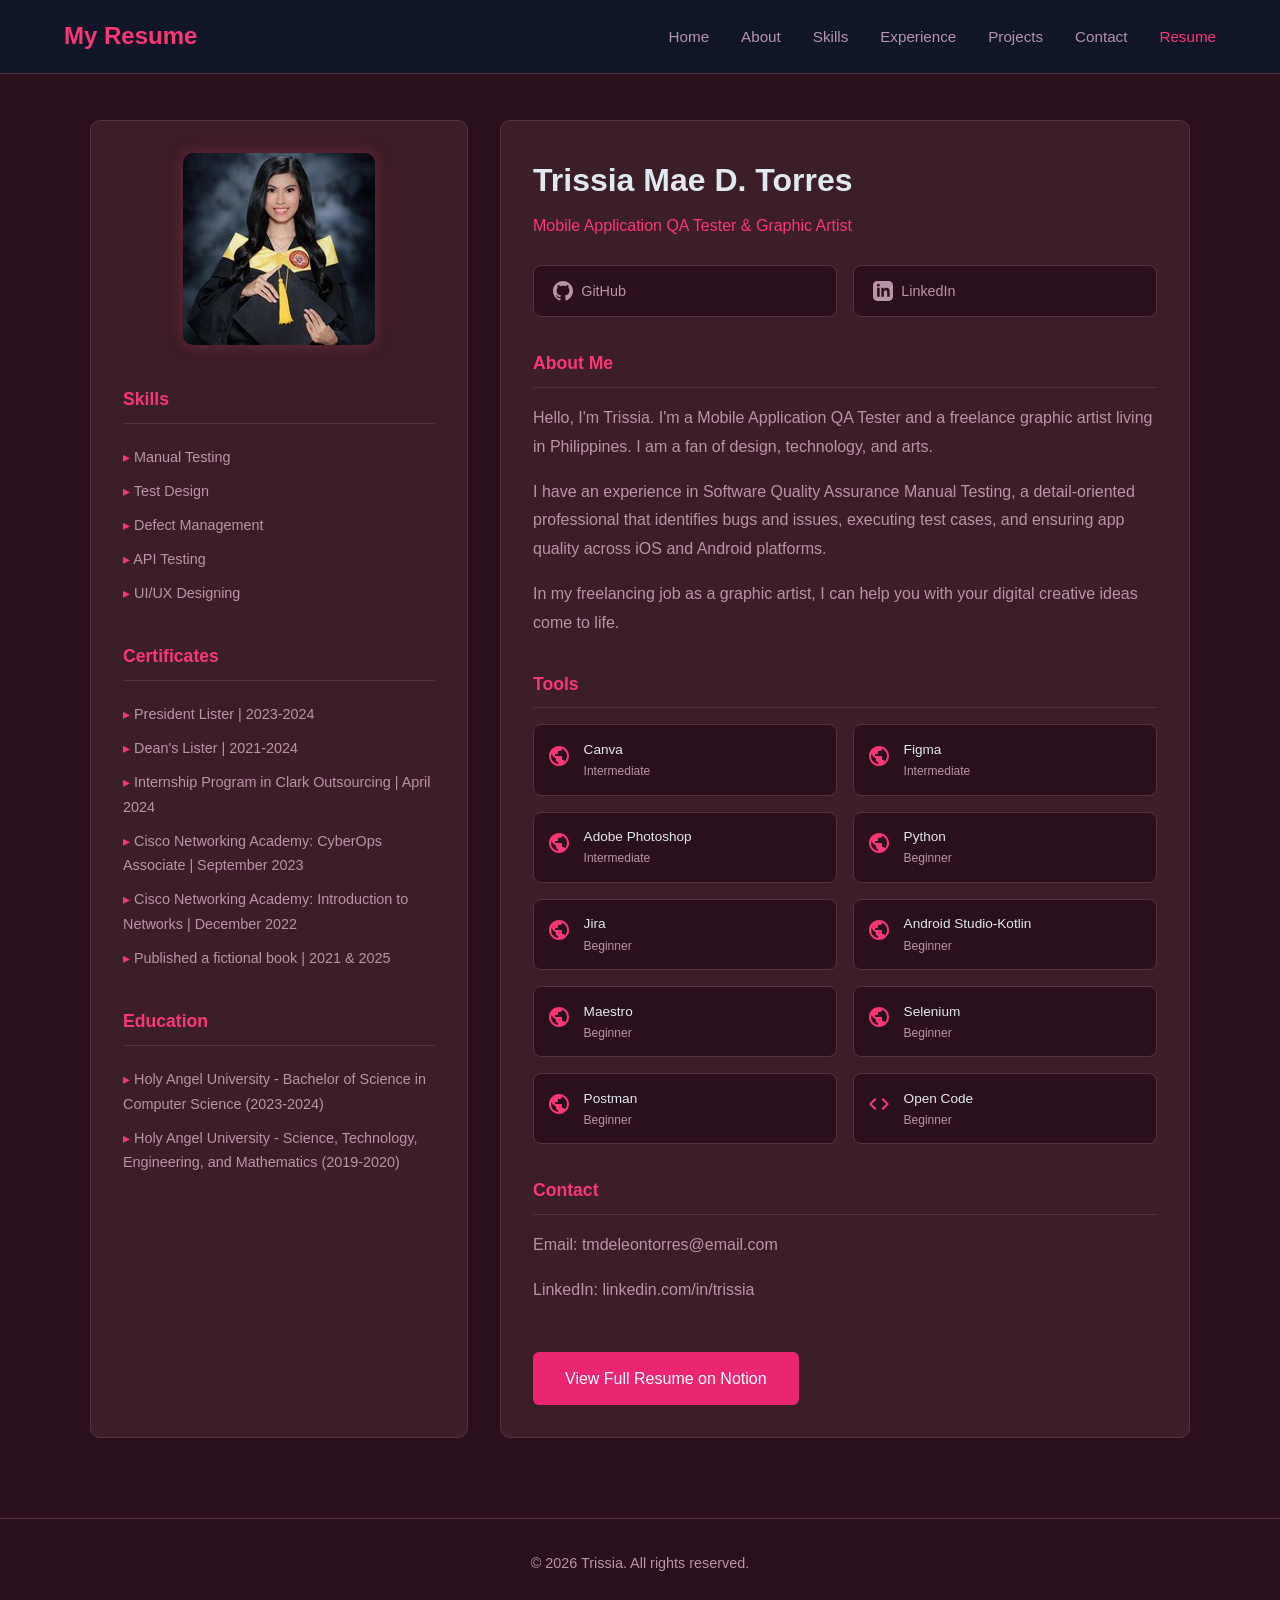
==== commit ffcc27fb: "Update resume.html" ====
--- a/resume.html
+++ b/resume.html
@@ -84,102 +84,6 @@
                 </div>
 
                 <div class="resume-section">
-                    <h3>Tools</h3>
-                    <div class="tools-grid">
-                        <div class="tool-card">
-                            <div class="tool-logo">
-                                <svg xmlns="http://www.w3.org/2000/svg" width="24" height="24" viewBox="0 0 24 24" fill="currentColor"><path d="M12 2C6.48 2 2 6.48 2 12s4.48 10 10 10 10-4.48 10-10S17.52 2 12 2zm-1 17.93c-3.95-.49-7-3.85-7-7.93 0-.62.08-1.21.21-1.79L9 15v1c0 1.1.9 2 2 2v1.93zm6.9-2.54c-.26-.81-1-1.39-1.9-1.39h-1v-3c0-.55-.45-1-1-1H8v-2h2c.55 0 1-.45 1-1V7h2c1.1 0 2-.9 2-2v-.41c2.93 1.19 5 4.06 5 7.41 0 2.08-.8 3.97-2.1 5.39z"/></svg>
-                            </div>
-                            <div class="tool-info">
-                                <span class="tool-name">Canva</span>
-                                <span class="tool-level">Intermediate</span>
-                            </div>
-                        </div>
-                        <div class="tool-card">
-                            <div class="tool-logo">
-                                <svg xmlns="http://www.w3.org/2000/svg" width="24" height="24" viewBox="0 0 24 24" fill="currentColor"><path d="M12 2C6.48 2 2 6.48 2 12s4.48 10 10 10 10-4.48 10-10S17.52 2 12 2zm-1 17.93c-3.95-.49-7-3.85-7-7.93 0-.62.08-1.21.21-1.79L9 15v1c0 1.1.9 2 2 2v1.93zm6.9-2.54c-.26-.81-1-1.39-1.9-1.39h-1v-3c0-.55-.45-1-1-1H8v-2h2c.55 0 1-.45 1-1V7h2c1.1 0 2-.9 2-2v-.41c2.93 1.19 5 4.06 5 7.41 0 2.08-.8 3.97-2.1 5.39z"/></svg>
-                            </div>
-                            <div class="tool-info">
-                                <span class="tool-name">Figma</span>
-                                <span class="tool-level">Intermediate</span>
-                            </div>
-                        </div>
-                        <div class="tool-card">
-                            <div class="tool-logo">
-                                <svg xmlns="http://www.w3.org/2000/svg" width="24" height="24" viewBox="0 0 24 24" fill="currentColor"><path d="M12 2C6.48 2 2 6.48 2 12s4.48 10 10 10 10-4.48 10-10S17.52 2 12 2zm-1 17.93c-3.95-.49-7-3.85-7-7.93 0-.62.08-1.21.21-1.79L9 15v1c0 1.1.9 2 2 2v1.93zm6.9-2.54c-.26-.81-1-1.39-1.9-1.39h-1v-3c0-.55-.45-1-1-1H8v-2h2c.55 0 1-.45 1-1V7h2c1.1 0 2-.9 2-2v-.41c2.93 1.19 5 4.06 5 7.41 0 2.08-.8 3.97-2.1 5.39z"/></svg>
-                            </div>
-                            <div class="tool-info">
-                                <span class="tool-name">Adobe Photoshop</span>
-                                <span class="tool-level">Intermediate</span>
-                            </div>
-                        </div>
-                        <div class="tool-card">
-                            <div class="tool-logo">
-                                <svg xmlns="http://www.w3.org/2000/svg" width="24" height="24" viewBox="0 0 24 24" fill="currentColor"><path d="M12 2C6.48 2 2 6.48 2 12s4.48 10 10 10 10-4.48 10-10S17.52 2 12 2zm-1 17.93c-3.95-.49-7-3.85-7-7.93 0-.62.08-1.21.21-1.79L9 15v1c0 1.1.9 2 2 2v1.93zm6.9-2.54c-.26-.81-1-1.39-1.9-1.39h-1v-3c0-.55-.45-1-1-1H8v-2h2c.55 0 1-.45 1-1V7h2c1.1 0 2-.9 2-2v-.41c2.93 1.19 5 4.06 5 7.41 0 2.08-.8 3.97-2.1 5.39z"/></svg>
-                            </div>
-                            <div class="tool-info">
-                                <span class="tool-name">Python</span>
-                                <span class="tool-level">Beginner</span>
-                            </div>
-                        </div>
-                        <div class="tool-card">
-                            <div class="tool-logo">
-                                <svg xmlns="http://www.w3.org/2000/svg" width="24" height="24" viewBox="0 0 24 24" fill="currentColor"><path d="M12 2C6.48 2 2 6.48 2 12s4.48 10 10 10 10-4.48 10-10S17.52 2 12 2zm-1 17.93c-3.95-.49-7-3.85-7-7.93 0-.62.08-1.21.21-1.79L9 15v1c0 1.1.9 2 2 2v1.93zm6.9-2.54c-.26-.81-1-1.39-1.9-1.39h-1v-3c0-.55-.45-1-1-1H8v-2h2c.55 0 1-.45 1-1V7h2c1.1 0 2-.9 2-2v-.41c2.93 1.19 5 4.06 5 7.41 0 2.08-.8 3.97-2.1 5.39z"/></svg>
-                            </div>
-                            <div class="tool-info">
-                                <span class="tool-name">Jira</span>
-                                <span class="tool-level">Beginner</span>
-                            </div>
-                        </div>
-                        <div class="tool-card">
-                            <div class="tool-logo">
-                                <svg xmlns="http://www.w3.org/2000/svg" width="24" height="24" viewBox="0 0 24 24" fill="currentColor"><path d="M12 2C6.48 2 2 6.48 2 12s4.48 10 10 10 10-4.48 10-10S17.52 2 12 2zm-1 17.93c-3.95-.49-7-3.85-7-7.93 0-.62.08-1.21.21-1.79L9 15v1c0 1.1.9 2 2 2v1.93zm6.9-2.54c-.26-.81-1-1.39-1.9-1.39h-1v-3c0-.55-.45-1-1-1H8v-2h2c.55 0 1-.45 1-1V7h2c1.1 0 2-.9 2-2v-.41c2.93 1.19 5 4.06 5 7.41 0 2.08-.8 3.97-2.1 5.39z"/></svg>
-                            </div>
-                            <div class="tool-info">
-                                <span class="tool-name">Android Studio-Kotlin</span>
-                                <span class="tool-level">Beginner</span>
-                            </div>
-                        </div>
-                        <div class="tool-card">
-                            <div class="tool-logo">
-                                <svg xmlns="http://www.w3.org/2000/svg" width="24" height="24" viewBox="0 0 24 24" fill="currentColor"><path d="M12 2C6.48 2 2 6.48 2 12s4.48 10 10 10 10-4.48 10-10S17.52 2 12 2zm-1 17.93c-3.95-.49-7-3.85-7-7.93 0-.62.08-1.21.21-1.79L9 15v1c0 1.1.9 2 2 2v1.93zm6.9-2.54c-.26-.81-1-1.39-1.9-1.39h-1v-3c0-.55-.45-1-1-1H8v-2h2c.55 0 1-.45 1-1V7h2c1.1 0 2-.9 2-2v-.41c2.93 1.19 5 4.06 5 7.41 0 2.08-.8 3.97-2.1 5.39z"/></svg>
-                            </div>
-                            <div class="tool-info">
-                                <span class="tool-name">Maestro</span>
-                                <span class="tool-level">Beginner</span>
-                            </div>
-                        </div>
-                        <div class="tool-card">
-                            <div class="tool-logo">
-                                <svg xmlns="http://www.w3.org/2000/svg" width="24" height="24" viewBox="0 0 24 24" fill="currentColor"><path d="M12 2C6.48 2 2 6.48 2 12s4.48 10 10 10 10-4.48 10-10S17.52 2 12 2zm-1 17.93c-3.95-.49-7-3.85-7-7.93 0-.62.08-1.21.21-1.79L9 15v1c0 1.1.9 2 2 2v1.93zm6.9-2.54c-.26-.81-1-1.39-1.9-1.39h-1v-3c0-.55-.45-1-1-1H8v-2h2c.55 0 1-.45 1-1V7h2c1.1 0 2-.9 2-2v-.41c2.93 1.19 5 4.06 5 7.41 0 2.08-.8 3.97-2.1 5.39z"/></svg>
-                            </div>
-                            <div class="tool-info">
-                                <span class="tool-name">Selenium</span>
-                                <span class="tool-level">Beginner</span>
-                            </div>
-                        </div>
-                        <div class="tool-card">
-                            <div class="tool-logo">
-                                <svg xmlns="http://www.w3.org/2000/svg" width="24" height="24" viewBox="0 0 24 24" fill="currentColor"><path d="M12 2C6.48 2 2 6.48 2 12s4.48 10 10 10 10-4.48 10-10S17.52 2 12 2zm-1 17.93c-3.95-.49-7-3.85-7-7.93 0-.62.08-1.21.21-1.79L9 15v1c0 1.1.9 2 2 2v1.93zm6.9-2.54c-.26-.81-1-1.39-1.9-1.39h-1v-3c0-.55-.45-1-1-1H8v-2h2c.55 0 1-.45 1-1V7h2c1.1 0 2-.9 2-2v-.41c2.93 1.19 5 4.06 5 7.41 0 2.08-.8 3.97-2.1 5.39z"/></svg>
-                            </div>
-                            <div class="tool-info">
-                                <span class="tool-name">Postman</span>
-                                <span class="tool-level">Beginner</span>
-                            </div>
-                        </div>
-                        <div class="tool-card">
-                            <div class="tool-logo">
-                                <svg xmlns="http://www.w3.org/2000/svg" width="24" height="24" viewBox="0 0 24 24" fill="currentColor"><path d="M9.4 16.6L4.8 12l4.6-4.6L8 6l-6 6 6 6 1.4-1.4zm5.2 0l4.6-4.6-4.6-4.6L16 6l6 6-6 6-1.4-1.4z"/></svg>
-                            </div>
-                            <div class="tool-info">
-                                <span class="tool-name">Open Code</span>
-                                <span class="tool-level">Beginner</span>
-                            </div>
-                        </div>
-                    </div>
-                </div>
-                
-                <div class="resume-section">
                     <h3>About Me</h3>
                     <p>Hello, I'm Trissia. I'm a Mobile Application QA Tester and a freelance graphic artist living in Philippines. I am a fan of design, technology, and arts.</p>
                     <p>I have an experience in Software Quality Assurance Manual Testing, a detail-oriented professional that identifies bugs and issues, executing test cases, and ensuring app quality across iOS and Android platforms.</p>
@@ -187,6 +91,102 @@
                 </div>
 
                 <div class="resume-section">
+                    <h3>Tools</h3>
+                    <div class="tools-grid">
+                        <div class="tool-card">
+                            <div class="tool-logo">
+                                <svg xmlns="http://www.w3.org/2000/svg" width="24" height="24" viewBox="0 0 24 24" fill="currentColor"><path d="M12 2C6.48 2 2 6.48 2 12s4.48 10 10 10 10-4.48 10-10S17.52 2 12 2zm-1 17.93c-3.95-.49-7-3.85-7-7.93 0-.62.08-1.21.21-1.79L9 15v1c0 1.1.9 2 2 2v1.93zm6.9-2.54c-.26-.81-1-1.39-1.9-1.39h-1v-3c0-.55-.45-1-1-1H8v-2h2c.55 0 1-.45 1-1V7h2c1.1 0 2-.9 2-2v-.41c2.93 1.19 5 4.06 5 7.41 0 2.08-.8 3.97-2.1 5.39z"/></svg>
+                            </div>
+                            <div class="tool-info">
+                                <span class="tool-name">Canva</span>
+                                <span class="tool-level">Intermediate</span>
+                            </div>
+                        </div>
+                        <div class="tool-card">
+                            <div class="tool-logo">
+                                <svg xmlns="http://www.w3.org/2000/svg" width="24" height="24" viewBox="0 0 24 24" fill="currentColor"><path d="M12 2C6.48 2 2 6.48 2 12s4.48 10 10 10 10-4.48 10-10S17.52 2 12 2zm-1 17.93c-3.95-.49-7-3.85-7-7.93 0-.62.08-1.21.21-1.79L9 15v1c0 1.1.9 2 2 2v1.93zm6.9-2.54c-.26-.81-1-1.39-1.9-1.39h-1v-3c0-.55-.45-1-1-1H8v-2h2c.55 0 1-.45 1-1V7h2c1.1 0 2-.9 2-2v-.41c2.93 1.19 5 4.06 5 7.41 0 2.08-.8 3.97-2.1 5.39z"/></svg>
+                            </div>
+                            <div class="tool-info">
+                                <span class="tool-name">Figma</span>
+                                <span class="tool-level">Intermediate</span>
+                            </div>
+                        </div>
+                        <div class="tool-card">
+                            <div class="tool-logo">
+                                <svg xmlns="http://www.w3.org/2000/svg" width="24" height="24" viewBox="0 0 24 24" fill="currentColor"><path d="M12 2C6.48 2 2 6.48 2 12s4.48 10 10 10 10-4.48 10-10S17.52 2 12 2zm-1 17.93c-3.95-.49-7-3.85-7-7.93 0-.62.08-1.21.21-1.79L9 15v1c0 1.1.9 2 2 2v1.93zm6.9-2.54c-.26-.81-1-1.39-1.9-1.39h-1v-3c0-.55-.45-1-1-1H8v-2h2c.55 0 1-.45 1-1V7h2c1.1 0 2-.9 2-2v-.41c2.93 1.19 5 4.06 5 7.41 0 2.08-.8 3.97-2.1 5.39z"/></svg>
+                            </div>
+                            <div class="tool-info">
+                                <span class="tool-name">Adobe Photoshop</span>
+                                <span class="tool-level">Intermediate</span>
+                            </div>
+                        </div>
+                        <div class="tool-card">
+                            <div class="tool-logo">
+                                <svg xmlns="http://www.w3.org/2000/svg" width="24" height="24" viewBox="0 0 24 24" fill="currentColor"><path d="M12 2C6.48 2 2 6.48 2 12s4.48 10 10 10 10-4.48 10-10S17.52 2 12 2zm-1 17.93c-3.95-.49-7-3.85-7-7.93 0-.62.08-1.21.21-1.79L9 15v1c0 1.1.9 2 2 2v1.93zm6.9-2.54c-.26-.81-1-1.39-1.9-1.39h-1v-3c0-.55-.45-1-1-1H8v-2h2c.55 0 1-.45 1-1V7h2c1.1 0 2-.9 2-2v-.41c2.93 1.19 5 4.06 5 7.41 0 2.08-.8 3.97-2.1 5.39z"/></svg>
+                            </div>
+                            <div class="tool-info">
+                                <span class="tool-name">Python</span>
+                                <span class="tool-level">Beginner</span>
+                            </div>
+                        </div>
+                        <div class="tool-card">
+                            <div class="tool-logo">
+                                <svg xmlns="http://www.w3.org/2000/svg" width="24" height="24" viewBox="0 0 24 24" fill="currentColor"><path d="M12 2C6.48 2 2 6.48 2 12s4.48 10 10 10 10-4.48 10-10S17.52 2 12 2zm-1 17.93c-3.95-.49-7-3.85-7-7.93 0-.62.08-1.21.21-1.79L9 15v1c0 1.1.9 2 2 2v1.93zm6.9-2.54c-.26-.81-1-1.39-1.9-1.39h-1v-3c0-.55-.45-1-1-1H8v-2h2c.55 0 1-.45 1-1V7h2c1.1 0 2-.9 2-2v-.41c2.93 1.19 5 4.06 5 7.41 0 2.08-.8 3.97-2.1 5.39z"/></svg>
+                            </div>
+                            <div class="tool-info">
+                                <span class="tool-name">Jira</span>
+                                <span class="tool-level">Beginner</span>
+                            </div>
+                        </div>
+                        <div class="tool-card">
+                            <div class="tool-logo">
+                                <svg xmlns="http://www.w3.org/2000/svg" width="24" height="24" viewBox="0 0 24 24" fill="currentColor"><path d="M12 2C6.48 2 2 6.48 2 12s4.48 10 10 10 10-4.48 10-10S17.52 2 12 2zm-1 17.93c-3.95-.49-7-3.85-7-7.93 0-.62.08-1.21.21-1.79L9 15v1c0 1.1.9 2 2 2v1.93zm6.9-2.54c-.26-.81-1-1.39-1.9-1.39h-1v-3c0-.55-.45-1-1-1H8v-2h2c.55 0 1-.45 1-1V7h2c1.1 0 2-.9 2-2v-.41c2.93 1.19 5 4.06 5 7.41 0 2.08-.8 3.97-2.1 5.39z"/></svg>
+                            </div>
+                            <div class="tool-info">
+                                <span class="tool-name">Android Studio-Kotlin</span>
+                                <span class="tool-level">Beginner</span>
+                            </div>
+                        </div>
+                        <div class="tool-card">
+                            <div class="tool-logo">
+                                <svg xmlns="http://www.w3.org/2000/svg" width="24" height="24" viewBox="0 0 24 24" fill="currentColor"><path d="M12 2C6.48 2 2 6.48 2 12s4.48 10 10 10 10-4.48 10-10S17.52 2 12 2zm-1 17.93c-3.95-.49-7-3.85-7-7.93 0-.62.08-1.21.21-1.79L9 15v1c0 1.1.9 2 2 2v1.93zm6.9-2.54c-.26-.81-1-1.39-1.9-1.39h-1v-3c0-.55-.45-1-1-1H8v-2h2c.55 0 1-.45 1-1V7h2c1.1 0 2-.9 2-2v-.41c2.93 1.19 5 4.06 5 7.41 0 2.08-.8 3.97-2.1 5.39z"/></svg>
+                            </div>
+                            <div class="tool-info">
+                                <span class="tool-name">Maestro</span>
+                                <span class="tool-level">Beginner</span>
+                            </div>
+                        </div>
+                        <div class="tool-card">
+                            <div class="tool-logo">
+                                <svg xmlns="http://www.w3.org/2000/svg" width="24" height="24" viewBox="0 0 24 24" fill="currentColor"><path d="M12 2C6.48 2 2 6.48 2 12s4.48 10 10 10 10-4.48 10-10S17.52 2 12 2zm-1 17.93c-3.95-.49-7-3.85-7-7.93 0-.62.08-1.21.21-1.79L9 15v1c0 1.1.9 2 2 2v1.93zm6.9-2.54c-.26-.81-1-1.39-1.9-1.39h-1v-3c0-.55-.45-1-1-1H8v-2h2c.55 0 1-.45 1-1V7h2c1.1 0 2-.9 2-2v-.41c2.93 1.19 5 4.06 5 7.41 0 2.08-.8 3.97-2.1 5.39z"/></svg>
+                            </div>
+                            <div class="tool-info">
+                                <span class="tool-name">Selenium</span>
+                                <span class="tool-level">Beginner</span>
+                            </div>
+                        </div>
+                        <div class="tool-card">
+                            <div class="tool-logo">
+                                <svg xmlns="http://www.w3.org/2000/svg" width="24" height="24" viewBox="0 0 24 24" fill="currentColor"><path d="M12 2C6.48 2 2 6.48 2 12s4.48 10 10 10 10-4.48 10-10S17.52 2 12 2zm-1 17.93c-3.95-.49-7-3.85-7-7.93 0-.62.08-1.21.21-1.79L9 15v1c0 1.1.9 2 2 2v1.93zm6.9-2.54c-.26-.81-1-1.39-1.9-1.39h-1v-3c0-.55-.45-1-1-1H8v-2h2c.55 0 1-.45 1-1V7h2c1.1 0 2-.9 2-2v-.41c2.93 1.19 5 4.06 5 7.41 0 2.08-.8 3.97-2.1 5.39z"/></svg>
+                            </div>
+                            <div class="tool-info">
+                                <span class="tool-name">Postman</span>
+                                <span class="tool-level">Beginner</span>
+                            </div>
+                        </div>
+                        <div class="tool-card">
+                            <div class="tool-logo">
+                                <svg xmlns="http://www.w3.org/2000/svg" width="24" height="24" viewBox="0 0 24 24" fill="currentColor"><path d="M9.4 16.6L4.8 12l4.6-4.6L8 6l-6 6 6 6 1.4-1.4zm5.2 0l4.6-4.6-4.6-4.6L16 6l6 6-6 6-1.4-1.4z"/></svg>
+                            </div>
+                            <div class="tool-info">
+                                <span class="tool-name">Open Code</span>
+                                <span class="tool-level">Beginner</span>
+                            </div>
+                        </div>
+                    </div>
+                </div>
+
+                <div class="resume-section">
                     <h3>Contact</h3>
                     <p>Email: tmdeleontorres@email.com</p>
                     <p>LinkedIn: linkedin.com/in/trissia</p>
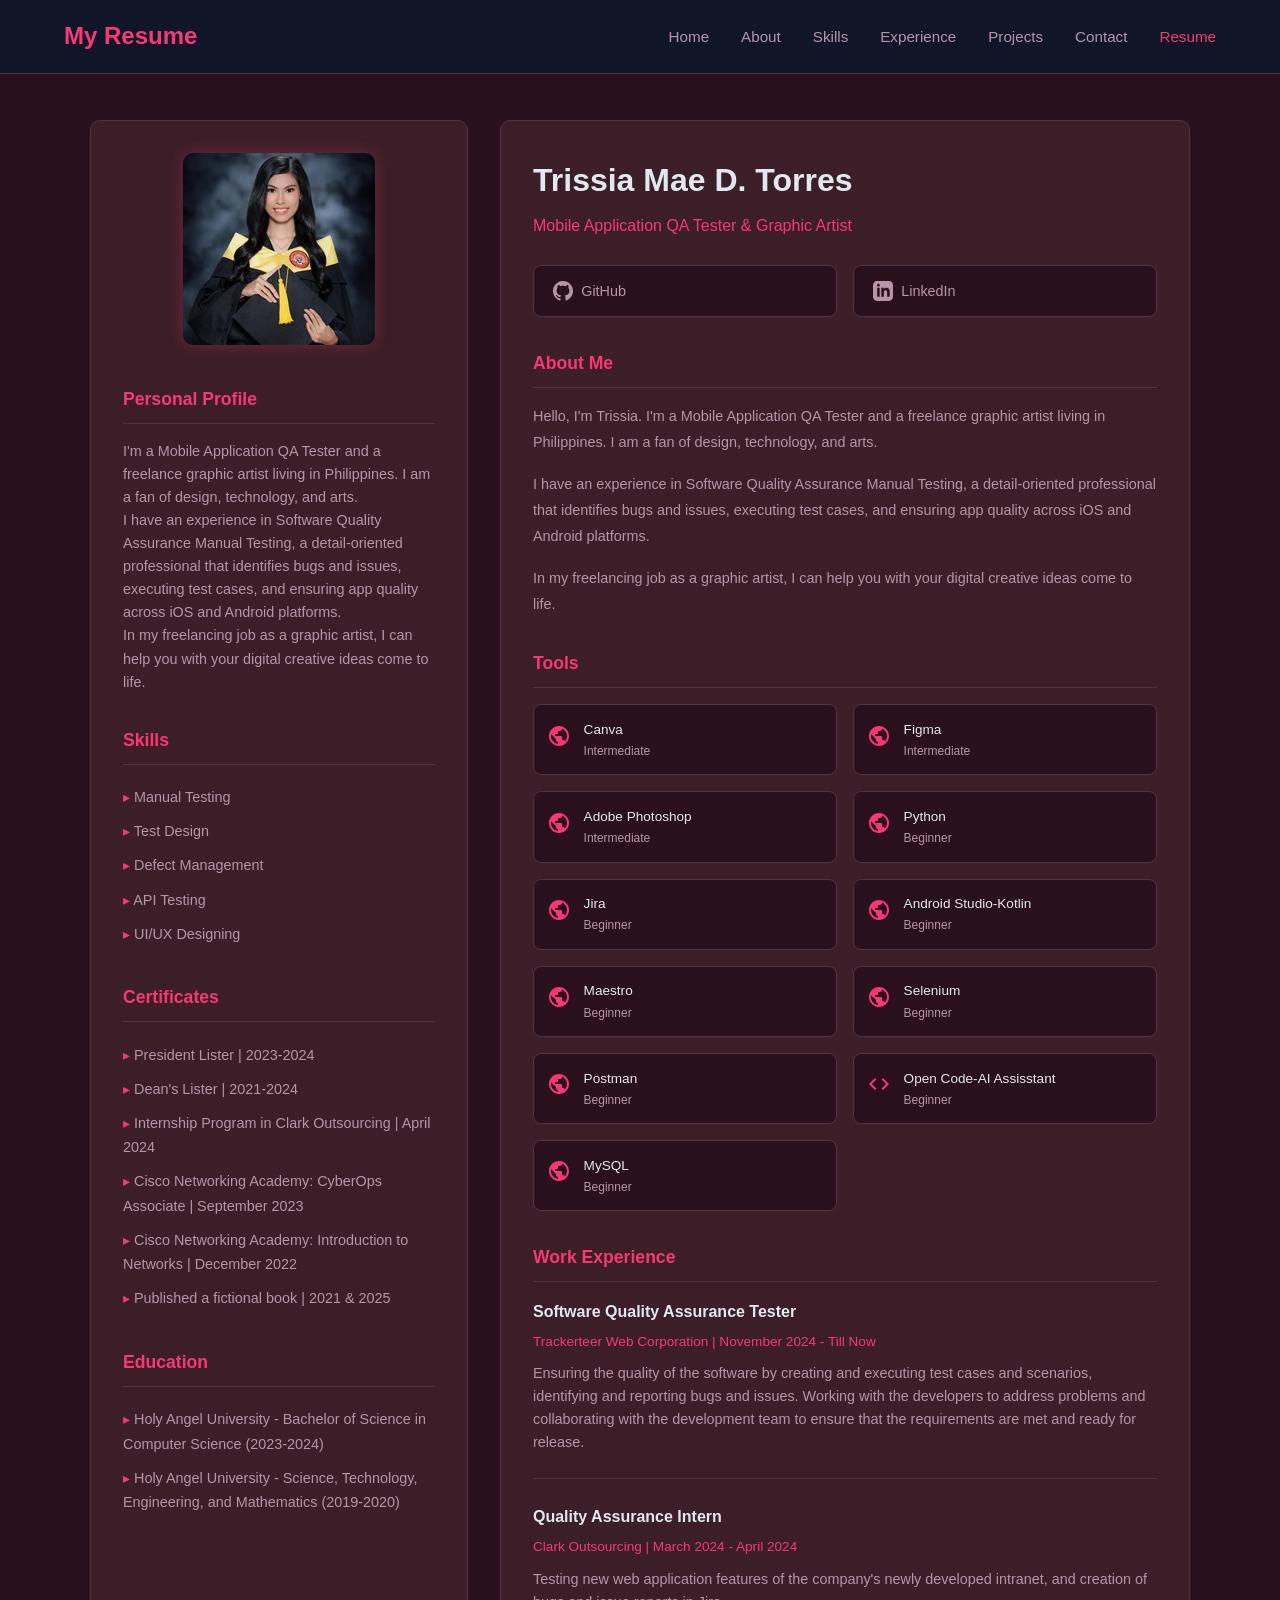
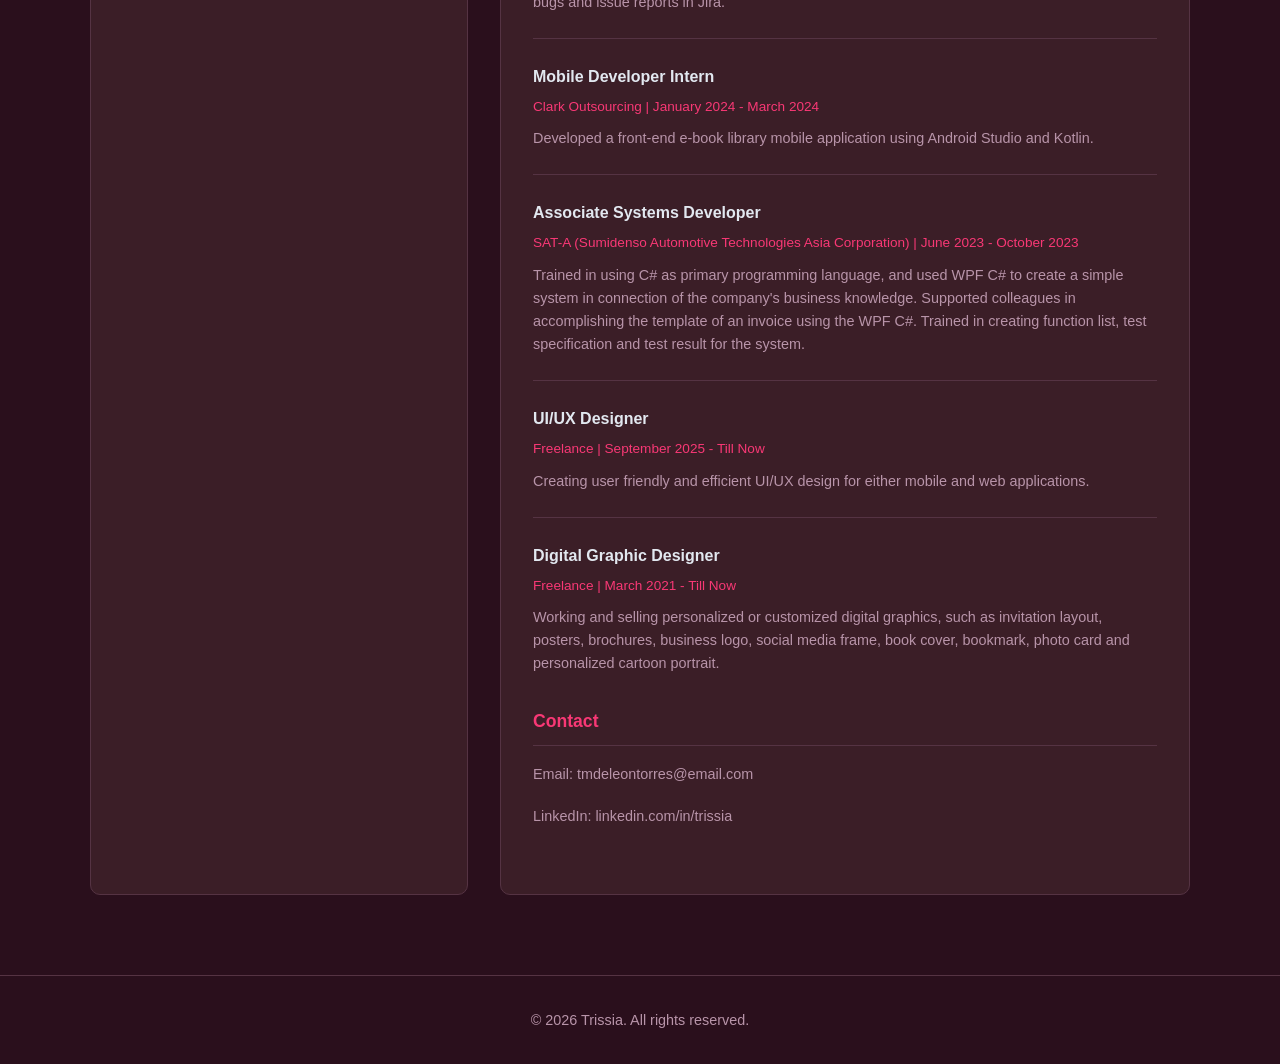
==== commit b5aa92cb: "resume page updated" ====
--- a/resume.html
+++ b/resume.html
@@ -31,6 +31,13 @@
                     <img src="photo.jpeg" alt="Trissia">
                 </div>
                 
+                <div class="resume-section">
+                    <h3>Personal Profile</h3>
+                    <p>I'm a Mobile Application QA Tester and a freelance graphic artist living in Philippines. I am a fan of design, technology, and arts.</p>
+                    <p>I have an experience in Software Quality Assurance Manual Testing, a detail-oriented professional that identifies bugs and issues, executing test cases, and ensuring app quality across iOS and Android platforms.</p>
+                    <p>In my freelancing job as a graphic artist, I can help you with your digital creative ideas come to life.</p>
+                </div>
+
                 <div class="resume-section">
                     <h3>Skills</h3>
                     <ul class="resume-list">
@@ -179,10 +186,53 @@
                                 <svg xmlns="http://www.w3.org/2000/svg" width="24" height="24" viewBox="0 0 24 24" fill="currentColor"><path d="M9.4 16.6L4.8 12l4.6-4.6L8 6l-6 6 6 6 1.4-1.4zm5.2 0l4.6-4.6-4.6-4.6L16 6l6 6-6 6-1.4-1.4z"/></svg>
                             </div>
                             <div class="tool-info">
-                                <span class="tool-name">Open Code</span>
-                                <span class="tool-level">Beginner</span>
-                            </div>
-                        </div>
+                                <span class="tool-name">Open Code-AI Assisstant</span>
+                                <span class="tool-level">Beginner</span>
+                            </div>
+                        </div>
+                        <div class="tool-card">
+                            <div class="tool-logo">
+                                <svg xmlns="http://www.w3.org/2000/svg" width="24" height="24" viewBox="0 0 24 24" fill="currentColor"><path d="M12 2C6.48 2 2 6.48 2 12s4.48 10 10 10 10-4.48 10-10S17.52 2 12 2zm-1 17.93c-3.95-.49-7-3.85-7-7.93 0-.62.08-1.21.21-1.79L9 15v1c0 1.1.9 2 2 2v1.93zm6.9-2.54c-.26-.81-1-1.39-1.9-1.39h-1v-3c0-.55-.45-1-1-1H8v-2h2c.55 0 1-.45 1-1V7h2c1.1 0 2-.9 2-2v-.41c2.93 1.19 5 4.06 5 7.41 0 2.08-.8 3.97-2.1 5.39z"/></svg>
+                            </div>
+                            <div class="tool-info">
+                                <span class="tool-name">MySQL</span>
+                                <span class="tool-level">Beginner</span>
+                            </div>
+                        </div>
+                    </div>
+                </div>
+
+                <div class="resume-section">
+                    <h3>Work Experience</h3>
+                    <div class="experience-item">
+                        <h4>Software Quality Assurance Tester</h4>
+                        <p class="exp-subtitle">Trackerteer Web Corporation | November 2024 - Till Now</p>
+                        <p>Ensuring the quality of the software by creating and executing test cases and scenarios, identifying and reporting bugs and issues. Working with the developers to address problems and collaborating with the development team to ensure that the requirements are met and ready for release.</p>
+                    </div>
+                    <div class="experience-item">
+                        <h4>Quality Assurance Intern</h4>
+                        <p class="exp-subtitle">Clark Outsourcing | March 2024 - April 2024</p>
+                        <p>Testing new web application features of the company's newly developed intranet, and creation of bugs and issue reports in Jira.</p>
+                    </div>
+                    <div class="experience-item">
+                        <h4>Mobile Developer Intern</h4>
+                        <p class="exp-subtitle">Clark Outsourcing | January 2024 - March 2024</p>
+                        <p>Developed a front-end e-book library mobile application using Android Studio and Kotlin.</p>
+                    </div>
+                    <div class="experience-item">
+                        <h4>Associate Systems Developer</h4>
+                        <p class="exp-subtitle">SAT-A (Sumidenso Automotive Technologies Asia Corporation) | June 2023 - October 2023</p>
+                        <p>Trained in using C# as primary programming language, and used WPF C# to create a simple system in connection of the company's business knowledge. Supported colleagues in accomplishing the template of an invoice using the WPF C#. Trained in creating function list, test specification and test result for the system.</p>
+                    </div>
+                    <div class="experience-item">
+                        <h4>UI/UX Designer</h4>
+                        <p class="exp-subtitle">Freelance | September 2025 - Till Now</p>
+                        <p>Creating user friendly and efficient UI/UX design for either mobile and web applications.</p>
+                    </div>
+                    <div class="experience-item">
+                        <h4>Digital Graphic Designer</h4>
+                        <p class="exp-subtitle">Freelance | March 2021 - Till Now</p>
+                        <p>Working and selling personalized or customized digital graphics, such as invitation layout, posters, brochures, business logo, social media frame, book cover, bookmark, photo card and personalized cartoon portrait.</p>
                     </div>
                 </div>
 
@@ -191,8 +241,6 @@
                     <p>Email: tmdeleontorres@email.com</p>
                     <p>LinkedIn: linkedin.com/in/trissia</p>
                 </div>
-
-                <a href="https://www.notion.so/My-Portfolio-29a361c3fe98810abd79c4e6f32ed09d?source=copy_link" target="_blank" class="btn">View Full Resume on Notion</a>
             </div>
         </div>
     </section>
--- a/style.css
+++ b/style.css
@@ -457,6 +457,12 @@
     text-align: left;
 }
 
+.resume-section p {
+    color: var(--text-muted);
+    font-size: 0.9rem;
+    line-height: 1.6;
+}
+
 .resume-section h3 {
     color: var(--accent);
     font-size: 1.1rem;
@@ -498,6 +504,37 @@
 
 .resume-right .btn {
     margin-top: 1rem;
+}
+
+.experience-item {
+    margin-bottom: 1.5rem;
+    padding-bottom: 1.5rem;
+    border-bottom: 1px solid var(--border);
+}
+
+.experience-item:last-child {
+    border-bottom: none;
+    margin-bottom: 0;
+    padding-bottom: 0;
+}
+
+.experience-item h4 {
+    font-size: 1rem;
+    color: var(--text-light);
+    margin-bottom: 0.3rem;
+}
+
+.experience-item .exp-subtitle {
+    color: var(--accent);
+    font-size: 0.85rem;
+    margin-bottom: 0.5rem;
+}
+
+.experience-item p:last-child {
+    color: var(--text-muted);
+    font-size: 0.9rem;
+    line-height: 1.6;
+    margin-bottom: 0;
 }
 
 .social-links {
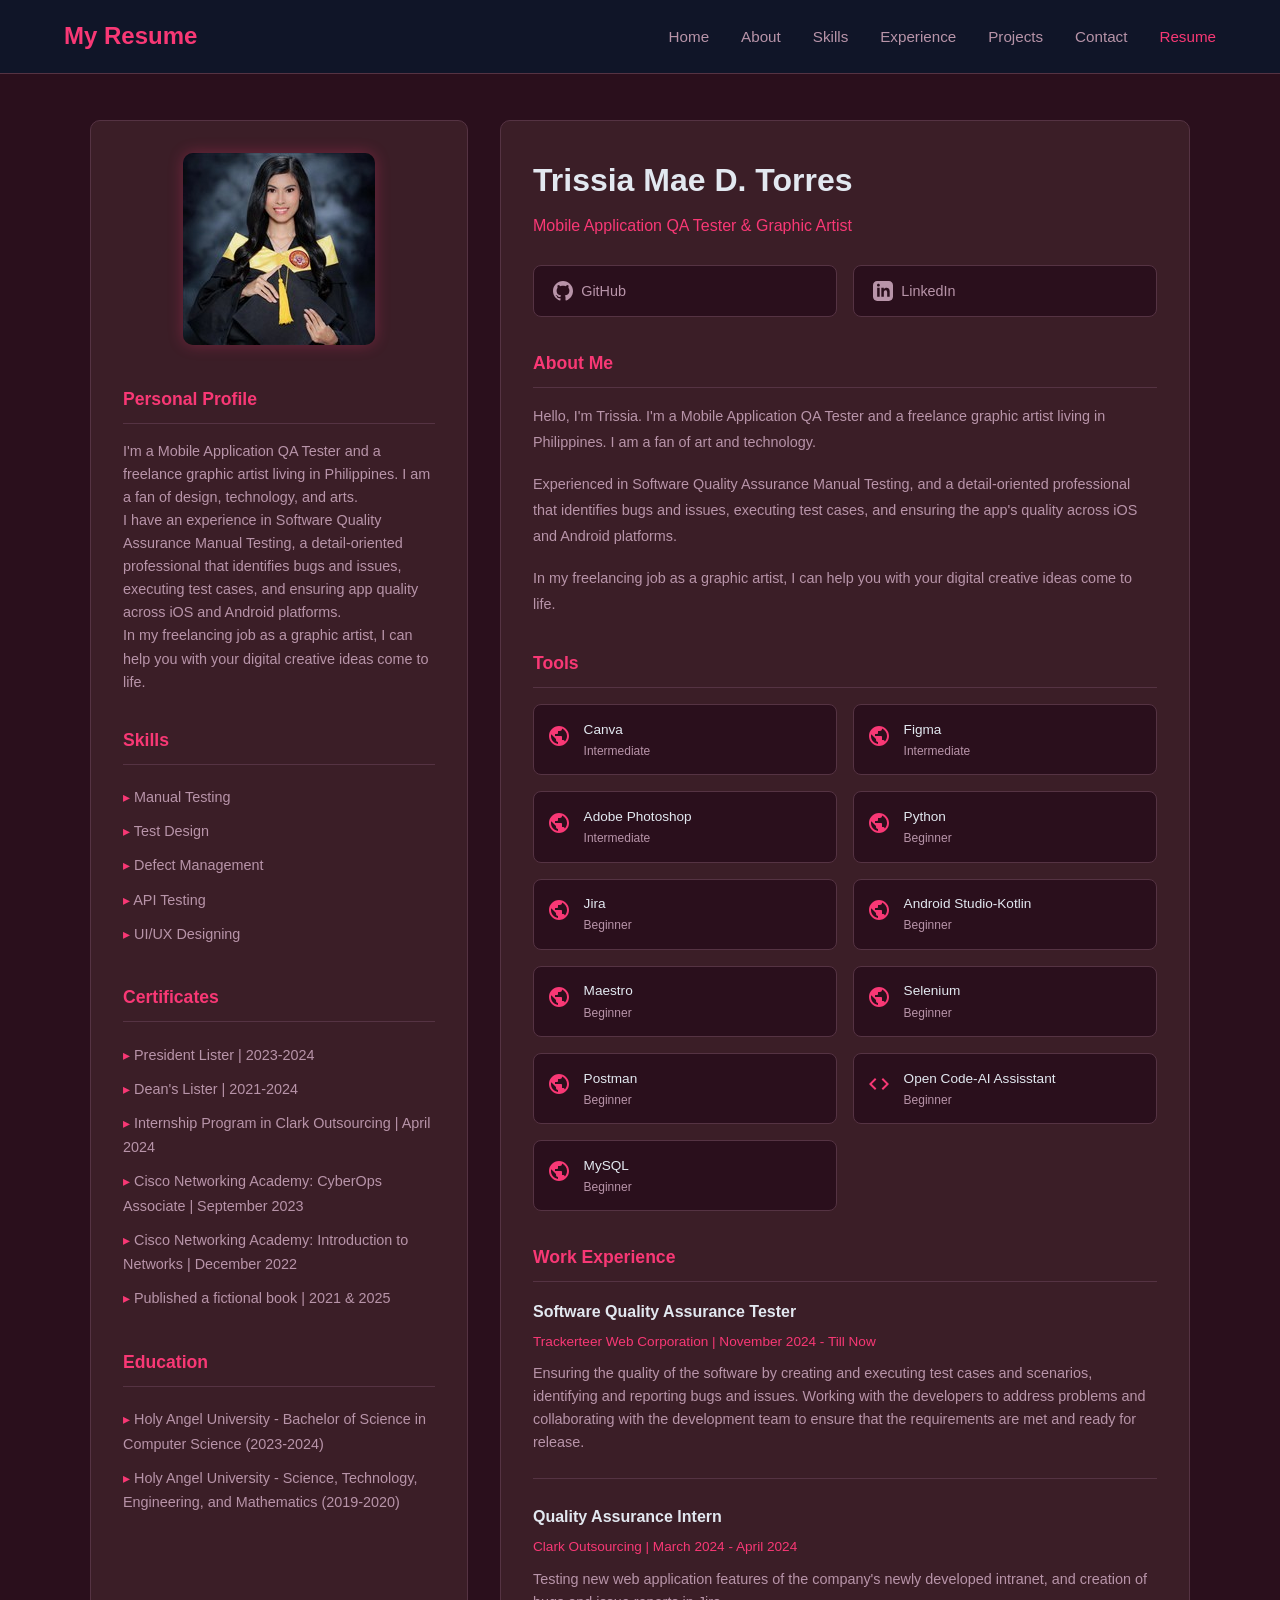
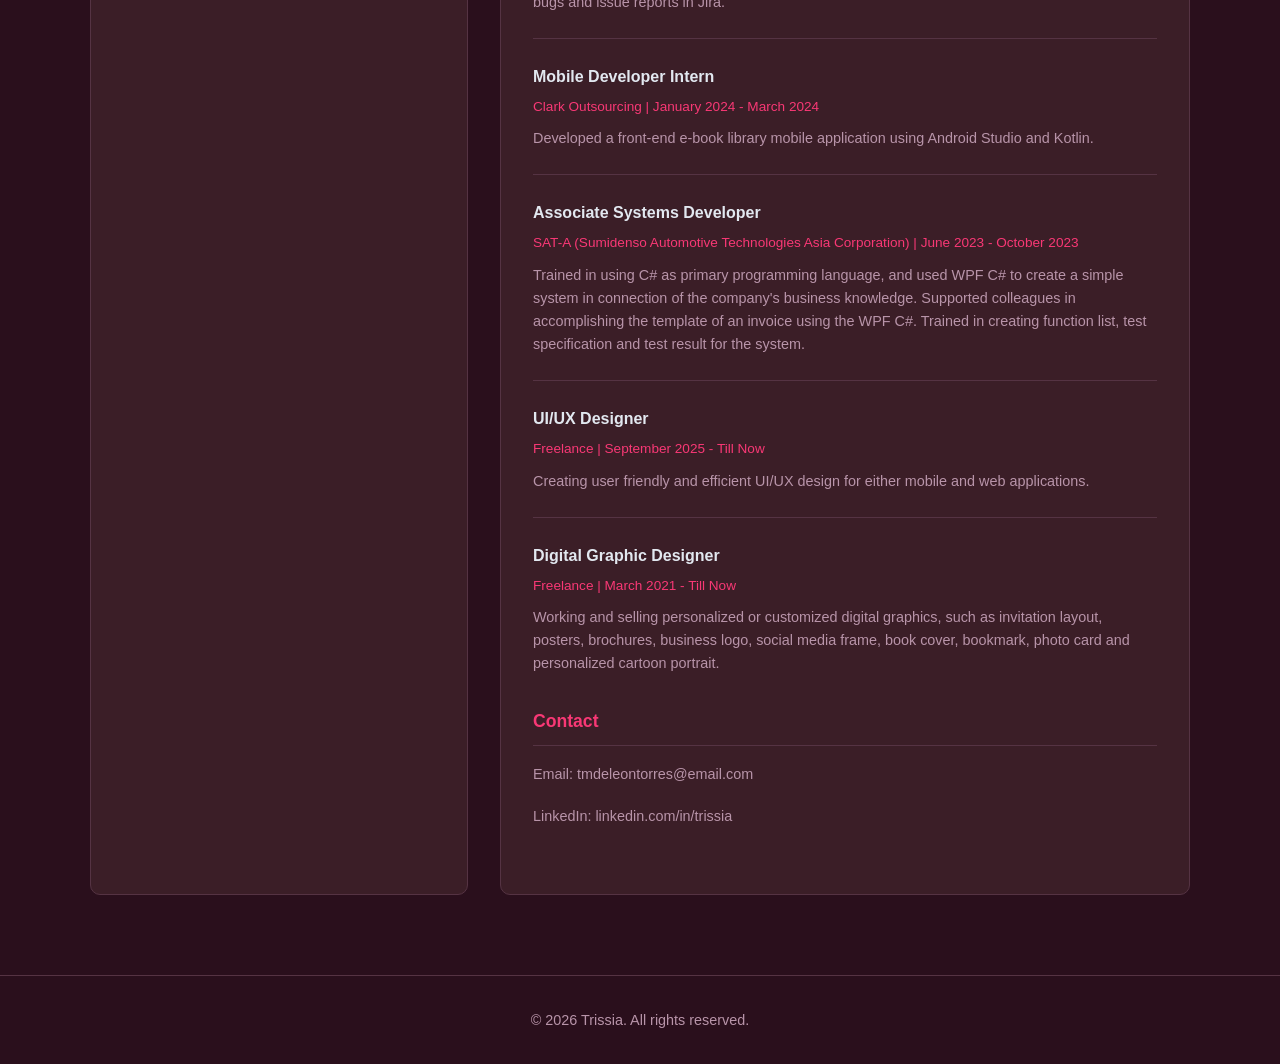
==== commit 3e55cd14: "Update resume page with personal profile, work experience, and tools" ====
--- a/resume.html
+++ b/resume.html
@@ -92,8 +92,8 @@
 
                 <div class="resume-section">
                     <h3>About Me</h3>
-                    <p>Hello, I'm Trissia. I'm a Mobile Application QA Tester and a freelance graphic artist living in Philippines. I am a fan of design, technology, and arts.</p>
-                    <p>I have an experience in Software Quality Assurance Manual Testing, a detail-oriented professional that identifies bugs and issues, executing test cases, and ensuring app quality across iOS and Android platforms.</p>
+                    <p>Hello, I'm Trissia. I'm a Mobile Application QA Tester and a freelance graphic artist living in Philippines. I am a fan of art and technology.</p>
+                    <p>Experienced in Software Quality Assurance Manual Testing, and a detail-oriented professional that identifies bugs and issues, executing test cases, and ensuring the app's quality across iOS and Android platforms.</p>
                     <p>In my freelancing job as a graphic artist, I can help you with your digital creative ideas come to life.</p>
                 </div>
 
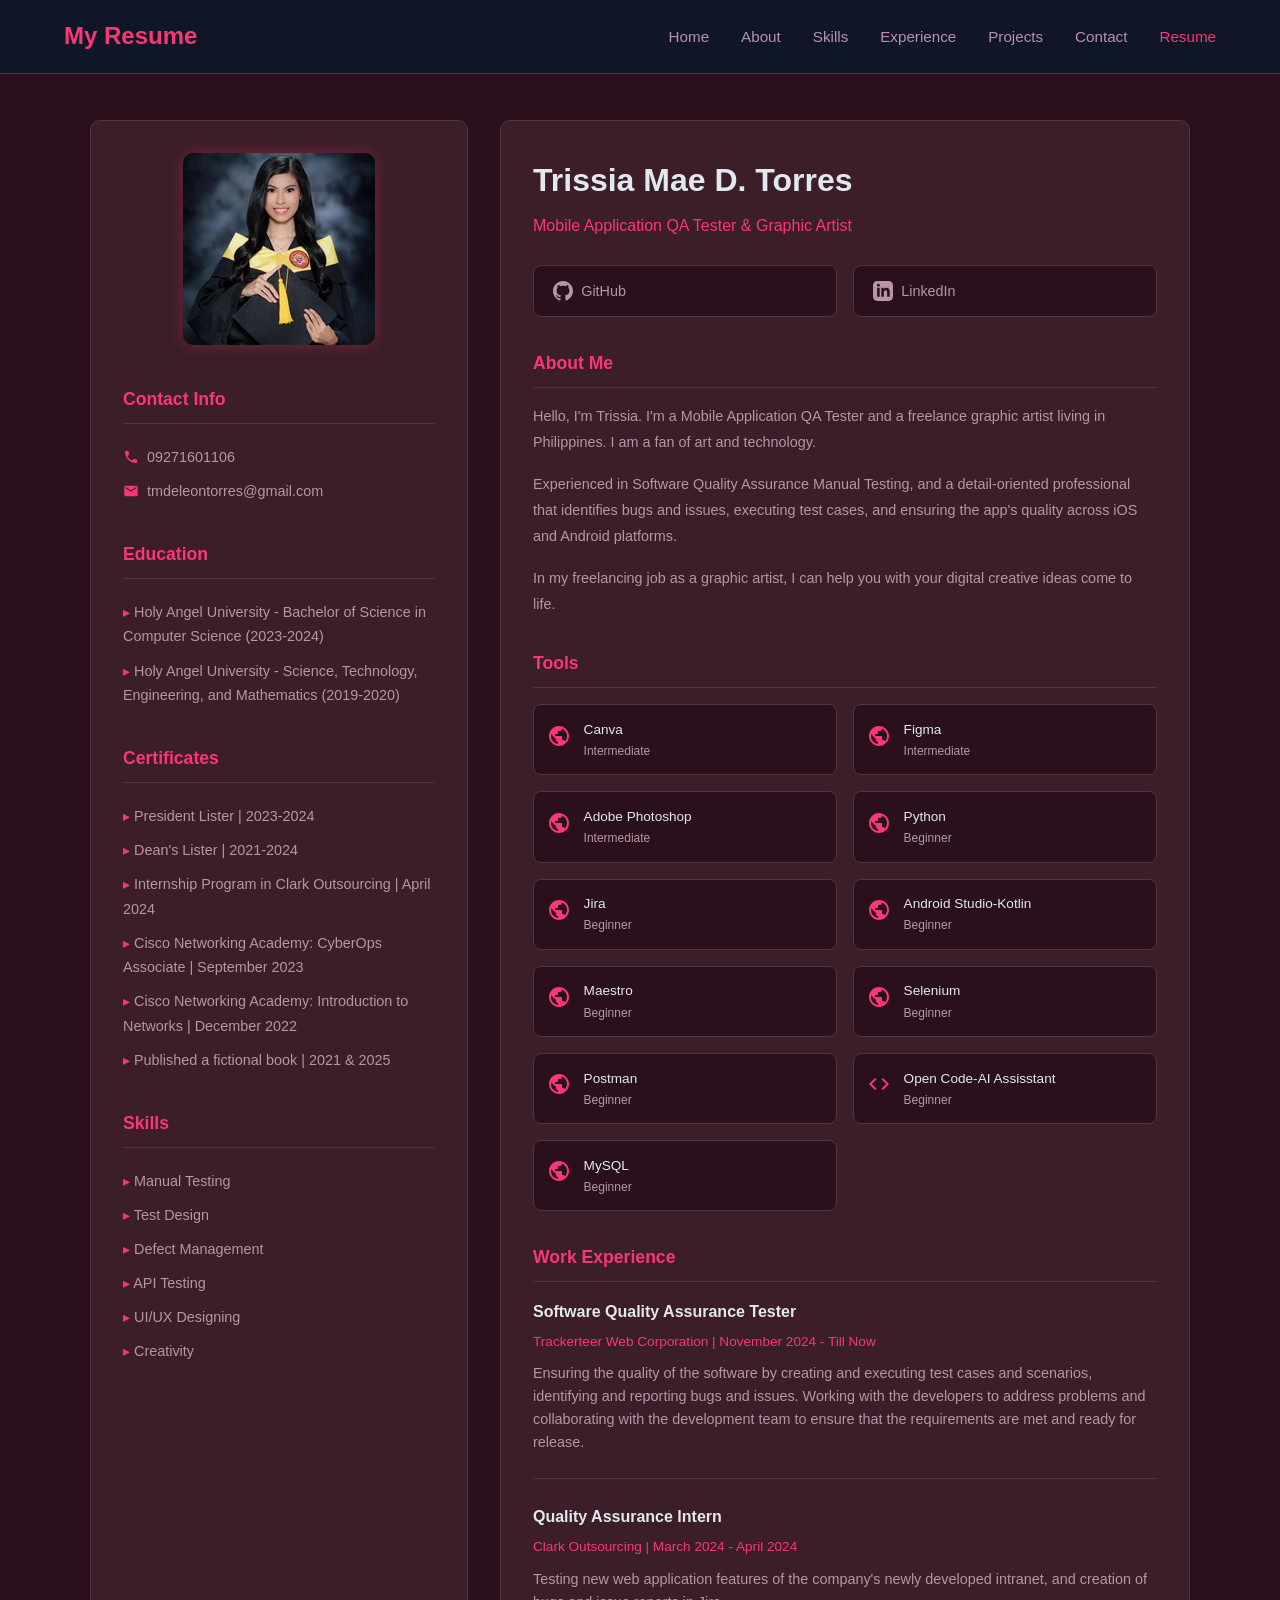
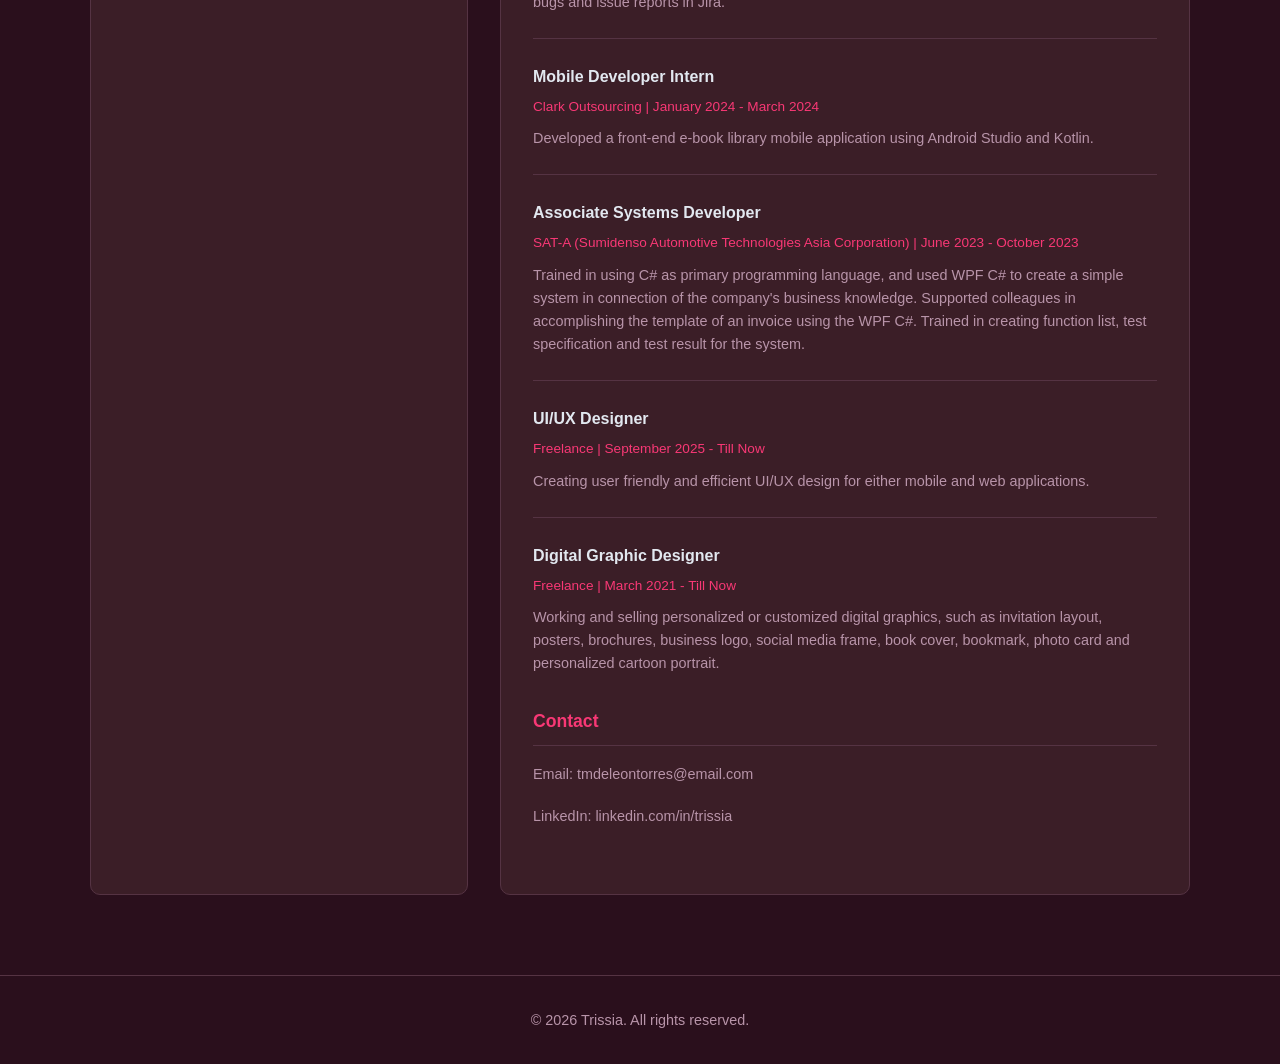
==== commit defefffa: "Add UI/UX and Digital Products slideshow cards, update contact layout, comment out work experience" ====
--- a/resume.html
+++ b/resume.html
@@ -30,25 +30,29 @@
                 <div class="resume-photo">
                     <img src="photo.jpeg" alt="Trissia">
                 </div>
+
+                <div class="resume-section">
+                    <h3>Contact Info</h3>
+                    <ul class="resume-list contact-list">
+                        <li>
+                            <svg xmlns="http://www.w3.org/2000/svg" width="16" height="16" viewBox="0 0 24 24" fill="currentColor"><path d="M6.62 10.79c1.44 2.83 3.76 5.14 6.59 6.59l2.2-2.2c.27-.27.67-.36 1.02-.24 1.12.37 2.33.57 3.57.57.55 0 1 .45 1 1V20c0 .55-.45 1-1 1-9.39 0-17-7.61-17-17 0-.55.45-1 1-1h3.5c.55 0 1 .45 1 1 0 1.25.2 2.45.57 3.57.11.35.03.74-.25 1.02l-2.2 2.2z"/></svg>
+                            09271601106
+                        </li>
+                        <li>
+                            <svg xmlns="http://www.w3.org/2000/svg" width="16" height="16" viewBox="0 0 24 24" fill="currentColor"><path d="M20 4H4c-1.1 0-1.99.9-1.99 2L2 18c0 1.1.9 2 2 2h16c1.1 0 2-.9 2-2V6c0-1.1-.9-2-2-2zm0 4l-8 5-8-5V6l8 5 8-5v2z"/></svg>
+                            tmdeleontorres@gmail.com
+                        </li>
+                    </ul>
+                </div>
+
+                <div class="resume-section">
+                    <h3>Education</h3>
+                    <ul class="resume-list">
+                        <li>Holy Angel University - Bachelor of Science in Computer Science (2023-2024)</li>
+                        <li>Holy Angel University - Science, Technology, Engineering, and Mathematics (2019-2020)</li>
+                    </ul>
+                </div>
                 
-                <div class="resume-section">
-                    <h3>Personal Profile</h3>
-                    <p>I'm a Mobile Application QA Tester and a freelance graphic artist living in Philippines. I am a fan of design, technology, and arts.</p>
-                    <p>I have an experience in Software Quality Assurance Manual Testing, a detail-oriented professional that identifies bugs and issues, executing test cases, and ensuring app quality across iOS and Android platforms.</p>
-                    <p>In my freelancing job as a graphic artist, I can help you with your digital creative ideas come to life.</p>
-                </div>
-
-                <div class="resume-section">
-                    <h3>Skills</h3>
-                    <ul class="resume-list">
-                        <li>Manual Testing</li>
-                        <li>Test Design</li>
-                        <li>Defect Management</li>
-                        <li>API Testing</li>
-                        <li>UI/UX Designing</li>
-                    </ul>
-                </div>
-
                 <div class="resume-section">
                     <h3>Certificates</h3>
                     <ul class="resume-list">
@@ -62,10 +66,14 @@
                 </div>
 
                 <div class="resume-section">
-                    <h3>Education</h3>
+                    <h3>Skills</h3>
                     <ul class="resume-list">
-                        <li>Holy Angel University - Bachelor of Science in Computer Science (2023-2024)</li>
-                        <li>Holy Angel University - Science, Technology, Engineering, and Mathematics (2019-2020)</li>
+                        <li>Manual Testing</li>
+                        <li>Test Design</li>
+                        <li>Defect Management</li>
+                        <li>API Testing</li>
+                        <li>UI/UX Designing</li>
+                        <li>Creativity</li>
                     </ul>
                 </div>
             </div>
--- a/style.css
+++ b/style.css
@@ -342,50 +342,137 @@
     color: var(--text-muted);
 }
 
+/* Project Slideshow */
+.project-slideshow {
+    position: relative;
+    overflow: hidden;
+    cursor: pointer;
+    min-height: 280px;
+}
+
+.project-slideshow .card-content {
+    transition: opacity 0.4s ease;
+}
+
+.project-slideshow .slideshow-container,
+.project-slideshow .dots-container {
+    opacity: 0;
+    visibility: hidden;
+    transition: opacity 0.4s ease, visibility 0.4s ease;
+}
+
+.project-slideshow:hover .card-content {
+    opacity: 0;
+}
+
+.project-slideshow:hover .slideshow-container,
+.project-slideshow:hover .dots-container {
+    opacity: 1;
+    visibility: visible;
+}
+
+.slideshow-container {
+    position: absolute;
+    top: 0;
+    left: 0;
+    right: 0;
+    bottom: 0;
+    display: flex;
+    align-items: center;
+    justify-content: center;
+}
+
+.slide {
+    display: none;
+    position: relative;
+    width: 100%;
+    height: 100%;
+}
+
+.slide-placeholder {
+    width: 100%;
+    height: 100%;
+    min-height: 220px;
+    background: #3b1e50;
+    border-radius: 6px;
+    display: flex;
+    align-items: center;
+    justify-content: center;
+    font-size: 1.2rem;
+    color: var(--text-muted);
+}
+
+.slide img {
+    width: 100%;
+    height: 100%;
+    min-height: 220px;
+    object-fit: cover;
+    border-radius: 6px;
+}
+
+.slide-caption {
+    position: absolute;
+    bottom: 0;
+    left: 0;
+    right: 0;
+    background: rgba(42, 15, 28, 0.85);
+    color: var(--text-light);
+    padding: 0.6rem;
+    border-radius: 0 0 6px 6px;
+    font-size: 0.85rem;
+}
+
+.fade {
+    animation-name: fade;
+    animation-duration: 0.5s;
+}
+
+@keyframes fade {
+    from { opacity: 0.2; }
+    to { opacity: 1; }
+}
+
+.dots-container {
+    position: absolute;
+    bottom: 6px;
+    left: 0;
+    right: 0;
+    text-align: center;
+    z-index: 2;
+}
+
+.dot {
+    cursor: pointer;
+    height: 10px;
+    width: 10px;
+    margin: 0 4px;
+    background-color: var(--border);
+    border-radius: 50%;
+    display: inline-block;
+    transition: background 0.3s;
+}
+
+.dot.active, .dot:hover {
+    background-color: var(--accent);
+}
+
 /* Contact Section */
 .contact-content {
-    display: flex;
-    gap: 3rem;
     max-width: 1000px;
     margin: 0 auto;
+}
+
+.contact-info {
+    display: flex;
+    flex-direction: row;
     flex-wrap: wrap;
-}
-
-.contact-form {
-    flex: 2;
-    min-width: 300px;
-    display: flex;
-    flex-direction: column;
-    gap: 1rem;
-}
-
-.contact-form input,
-.contact-form textarea {
-    padding: 0.8rem 1rem;
-    background-color: var(--bg-card);
-    border: 1px solid var(--border);
-    border-radius: 6px;
-    color: var(--text-light);
-    font-size: 1rem;
-    outline: none;
-    transition: border-color 0.3s;
-}
-
-.contact-form input:focus,
-.contact-form textarea:focus {
-    border-color: var(--accent);
-}
-
-.contact-form textarea {
-    resize: vertical;
-}
-
-.contact-info {
-    flex: 1;
-    min-width: 200px;
-    display: flex;
-    flex-direction: column;
+    justify-content: center;
     gap: 1.5rem;
+}
+
+.info-item:not(:last-child) {
+    border-right: 1px solid var(--border);
+    padding-right: 1.5rem;
 }
 
 .info-item h4 {
@@ -486,6 +573,21 @@
     color: var(--accent);
 }
 
+.contact-list li {
+    display: flex;
+    align-items: center;
+    gap: 0.5rem;
+}
+
+.contact-list li::before {
+    content: none;
+}
+
+.contact-list li svg {
+    color: var(--accent);
+    flex-shrink: 0;
+}
+
 .resume-right h2 {
     font-size: 2rem;
     margin-bottom: 0.3rem;
